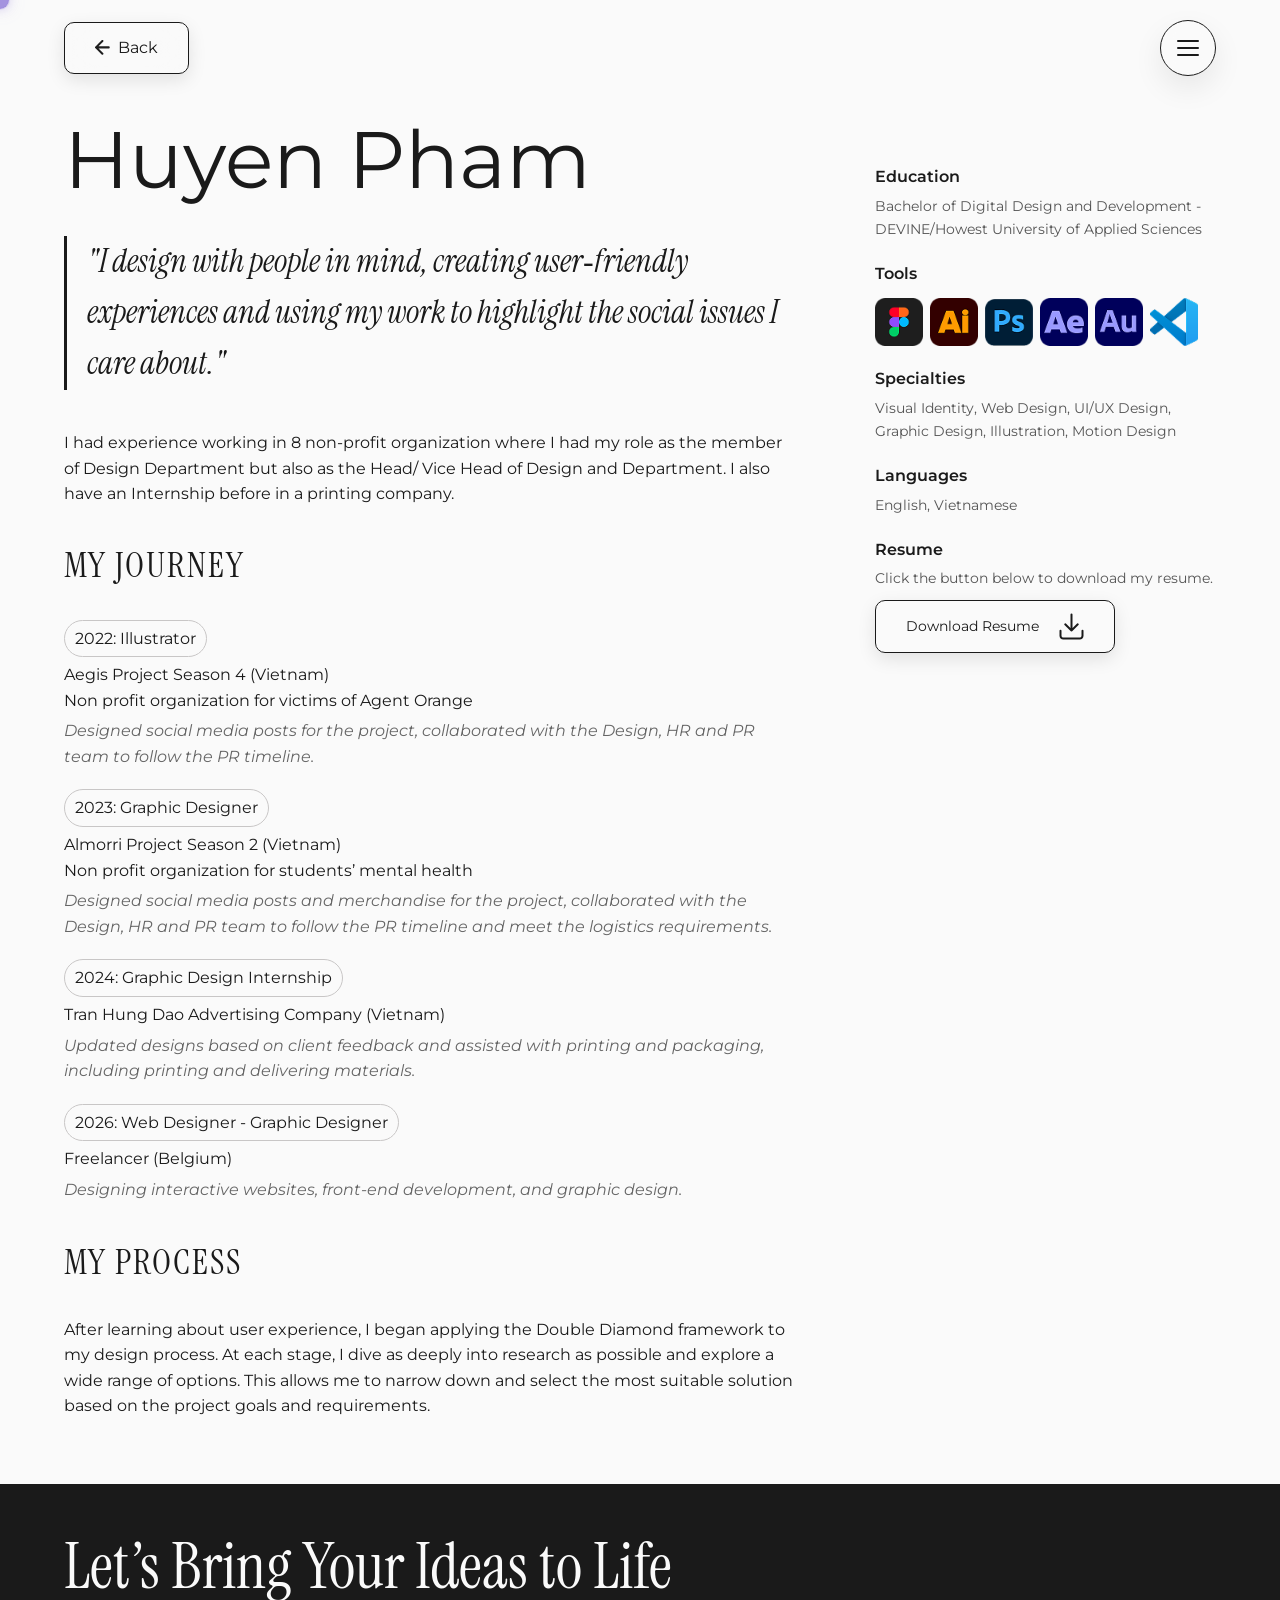
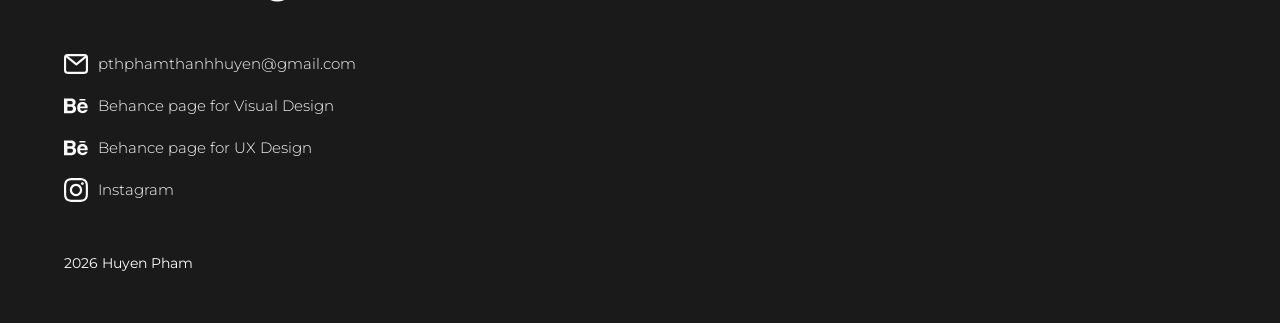
==== pages/about.html @ 0ee151d5 "deleting unecessary files and add resume and update text" ====
<!DOCTYPE html>
<html lang="en">

<head>
    <meta charset="UTF-8" />
    <meta name="viewport" content="width=device-width, initial-scale=1.0" />
    <link rel="preconnect" href="https://fonts.googleapis.com">
    <link rel="preconnect" href="https://fonts.gstatic.com" crossorigin>
    <link
        href="https://fonts.googleapis.com/css2?family=Instrument+Serif:ital@0;1&family=Montserrat:ital,wght@0,100..900;1,100..900&display=swap"
        rel="stylesheet">
    <!-- <link rel="stylesheet" href="./src/css/reset.css"> -->
    <link rel="stylesheet" href="../css/reset.css">
    <link rel="stylesheet" href="../css/style.css">
    <title>Huyen Pham</title>
</head>

<body>
    <div class="custom-cursor"></div>

    <nav class="navbar">
        <a href="../index.html#aboutme-teaser" class="btn back-to-projects">
            <div class="back">
                <svg xmlns="http://www.w3.org/2000/svg" width="15" height="15" viewBox="0 0 22 22" fill="none">
                    <path d="M20.1667 10.8333H1.5M10.8333 1.5L1.5 10.8333L10.8333 20.1667" stroke="#1E1E1E"
                        stroke-width="3" stroke-linecap="round" stroke-linejoin="round" />
                </svg>
                <p>Back</p>
            </div>
        </a>

        <ul class="nav-links">
            <li><a class="unactive" href="../index.html">Home</a></li>
            <li><a class="active" href="./about.html">About me</a></li>
            <li><a class="unactive" href="../index.html#contact">Contact</a></li>
        </ul>
    </nav>


    <main class="container">
        <div class="about-grid">

            <!-- Right: The Narrative -->
            <div class="about-text">
                <h1 class="reveal">Huyen Pham</h1>
                <div class="about-sidebar reveal mobile-only">

                    <div class="story-section">

                        <div class="skills-grid">
                            <div class="skill-item">
                                <h5>Education</h5>
                                <p>Bachelor of Digital Design and Development - DEVINE/Howest University of Applied
                                    Sciences</p>
                            </div>
                            <div class="skill-item">
                                <h5>Tools</h5>
                                <div class="software-logos">
                                    <img src="../assets/logos/figma.png" alt="Figma">
                                    <img src="../assets/logos/illustrator.png" alt="Illustrator">
                                    <img src="../assets/logos/photoshop.png" alt="Photoshop">
                                    <img src="../assets/logos/aftereffect.png" alt="After Effects">
                                    <img src="../assets/logos/audition.png" alt="Adobe XD">
                                    <img src="../assets/logos/vscode.png" alt="Visual Studio Code">
                                </div>
                            </div>
                            <div class="skill-item">
                                <h5>Specialties</h5>
                                <p>Visual Identity, Web Design, UI/UX Design, Graphic Design, Illustration, Motion
                                    Design</p>
                            </div>
                            <div class="skill-item">
                                <h5>Languages</h5>
                                <p>English, Vietnamese</p>
                            </div>
                        </div>
                    </div>
                </div>

                <div class="philosophy-tag reveal">
                    "I design with people in mind, creating user‑friendly experiences and using my work to highlight the
                    social issues I care
                    about."
                </div>

                <div class="story-section reveal">
                    <p>I had experience working in 8 non-profit organization where I had my role as the member of Design
                        Department but also as
                        the Head/ Vice Head of Design and Department. I also have an Internship before in a printing
                        company.</p>
                </div>

                <div class="story-section reveal">
                    <h3 class="reveal">My Journey</h3>
                    <div class="journey-timeline-container">
                        <div class="journey-timeline">
                            <p class="journey-timeline-year">2022: Illustrator</p>
                            <p class="journey-timeline-description">Aegis Project Season 4 (Vietnam)<br>
                                Non profit organization for victims of Agent Orange</p>
                            <p class="journey-timeline-description" style="font-style: italic; color: #666;">Designed
                                social media posts for the project, collaborated with the Design, HR and PR team to
                                follow the PR timeline.</p>
                        </div>
                        <div class="journey-timeline">
                            <p class="journey-timeline-year">2023: Graphic Designer</p>
                            <p class="journey-timeline-description">Almorri Project Season 2 (Vietnam)<br>
                                Non profit organization for students’ mental health</p>
                            <p class="journey-timeline-description" style="font-style: italic; color: #666;">Designed
                                social media posts and merchandise for the project, collaborated with the Design, HR and
                                PR team to follow the PR timeline and meet the logistics requirements.</p>
                        </div>
                        <div class="journey-timeline">
                            <p class="journey-timeline-year">2024: Graphic Design Internship</p>
                            <p class="journey-timeline-description">Tran Hung Dao Advertising Company (Vietnam)</p>
                            <p class="journey-timeline-description" style="font-style: italic; color: #666;">Updated
                                designs based on client feedback and assisted with printing and packaging, including
                                printing and delivering
                                materials.</p>
                        </div>
                        <div class="journey-timeline">
                            <p class="journey-timeline-year">2026: Web Designer - Graphic Designer</p>
                            <p class="journey-timeline-description">Freelancer (Belgium)</p>
                            <p class="journey-timeline-description" style="font-style: italic; color: #666;">Designing
                                interactive websites, front-end development, and graphic design.</p>
                        </div>
                    </div>

                </div>

                <div class="story-section reveal">
                    <h3>My Process</h3>
                    <p>After learning about user experience, I began applying the Double Diamond framework to my design
                        process. At each stage,
                        I dive as deeply into research as possible and explore a wide range of options. This allows me
                        to narrow down and select
                        the most suitable solution based on the project goals and requirements.</p>
                </div>
            </div>

            <!-- Left: Image & Skills -->
            <div class="about-sidebar reveal desktop-only">
                <div class="story-section">

                    <div class="skills-grid">
                        <div class="skill-item">
                            <h5>Education</h5>
                            <p>Bachelor of Digital Design and Development - DEVINE/Howest University of Applied Sciences
                            </p>
                        </div>
                        <div class="skill-item">
                            <h5>Tools</h5>
                            <div class="software-logos">
                                <img src="../assets/logos/figma.png" alt="Figma">
                                <img src="../assets/logos/illustrator.png" alt="Illustrator">
                                <img src="../assets/logos/photoshop.png" alt="Photoshop">
                                <img src="../assets/logos/aftereffect.png" alt="After Effects">
                                <img src="../assets/logos/audition.png" alt="Adobe XD">
                                <img src="../assets/logos/vscode.png" alt="Visual Studio Code">
                            </div>
                        </div>
                        <div class="skill-item">
                            <h5>Specialties</h5>
                            <p>Visual Identity, Web Design, UI/UX Design, Graphic Design, Illustration, Motion Design
                            </p>
                        </div>
                        <div class="skill-item">
                            <h5>Languages</h5>
                            <p>English, Vietnamese</p>
                        </div>
                        <div class="skill-item">
                            <h5>Resume</h5>
                            <p>Click the button below to download my resume.</p>
                            <div class="final-results-buttons" style="margin-top: 10px;">
                                <a class="btn final-result-button" href="../assets/RESUME-HuyenPham.pdf"
                                    download="Huyen-Pham-Resume.pdf">
                                    <div class="final-result-button-content">
                                        <p>Download Resume</p>
                                        <svg xmlns="http://www.w3.org/2000/svg" width="25" height="27"
                                            viewBox="0 0 25 27" fill="none">
                                            <path
                                                d="M1.5 17.7725L1.5 22.69C1.5 23.4353 1.78973 24.15 2.30546 24.677C2.82118 25.2039 3.52065 25.5 4.25 25.5H20.75C21.4793 25.5 22.1788 25.2039 22.6945 24.677C23.2103 24.15 23.5 23.4353 23.5 22.69V17.7725M12.5015 1.5V17.4233M6.21582 11.3391L12.5015 17.4233L18.7872 11.3391"
                                                stroke="black" stroke-width="2" stroke-linecap="round"
                                                stroke-linejoin="round" />
                                        </svg>
                                    </div>
                                </a>
                            </div>

                        </div>
                    </div>
                </div>
            </div>
        </div>
    </main>

    <footer class="site-footer">
        <div class="container footer-content">
            <h2>Let’s Bring Your Ideas to Life</h2>
            <div class="footer-links">
                <a href="mailto:pthphamthanhhuyen@gmail.com">
                    <div class="contact-icon-text">
                        <img class="contact-icon" src="../assets/logos/email.svg">
                        <p class="contact-text">pthphamthanhhuyen@gmail.com</p>
                    </div>
                </a>
                <a href="https://www.behance.net/thanhhuyenpham2">
                    <div class="contact-icon-text">
                        <img class="contact-icon" src="../assets/logos/behance.svg">
                        <p class="contact-text">Behance page for Visual Design</p>
                    </div>
                </a>
                <a href="https://www.behance.net/huyenpham45">
                    <div class="contact-icon-text">
                        <img class="contact-icon" src="../assets/logos/behance.svg">
                        <p class="contact-text">Behance page for UX Design</p>
                    </div>
                </a>
                <a href="https://www.instagram.com/bongngoive/">
                    <div class="contact-icon-text">
                        <img class="contact-icon" src="../assets/logos/instagram.svg">
                        <p class="contact-text">Instagram</p>
                    </div>
                </a>
            </div>
            <p class="footer-copy">2026 Huyen Pham</p>
        </div>
    </footer>

    <script>
        // Intersection Observer for scroll animations
        const observer = new IntersectionObserver((entries) => {
            entries.forEach(entry => {
                if (entry.isIntersecting) {
                    entry.target.classList.add('active');
                }
            });
        }, { threshold: 0.1 });

        document.querySelectorAll('.reveal').forEach(el => observer.observe(el));
    </script>
    <script src="../js/script.js"></script>
</body>

</html>
---- css/style.css ----
:root {
    --bg: #fafafa;
    --text: #1a1a1a;
    --accent: #333;
}

* {
    margin: 0;
    padding: 0;
    box-sizing: border-box;
}

body {
    font-family: 'Montserrat', sans-serif;
    background-color: var(--bg);
    color: var(--text);
    line-height: 1.6;
    overflow-x: hidden;
}

.huyenpham-aboutme {
    font-weight: 550;
    text-decoration-line: underline;
    text-decoration-color: var(--accent);
    text-decoration-thickness: 2px;
    text-decoration-style: solid;
    text-underline-offset: 7px;
}


h1 {
    line-height: 1.1;
}

h2,
h3 {
    font-family: 'Instrument Serif', serif;
    font-weight: 550;
}

h2 {
    font-size: clamp(3rem, 5vw, 70px);
    line-height: 1.1;
}

h3 {
    font-size: 25px;
    line-height: 1.1;
}

h4 {
    font-size: 18px;
}

/* HERO */
/* Ensure the hero container can hold absolute elements safely */
#hero {
    position: relative;
    width: 100%;
    overflow: hidden;
    background-color: #fafafa;
}

/* Keeps your text and buttons above the background gradients */
.hero-content {
    position: relative;
    z-index: 10;
}

/* Master style for the dynamically generated blurry radiant blobs */
.radiant-js-blob {
    position: absolute;
    border-radius: 50%;
    z-index: 1;
    filter: blur(90px);
    /* Prevents the blobs from intercepting your cursor changes */
    pointer-events: none;
    /* Tells the GPU to prepare for continuous translation transformations */
    will-change: transform;
}

.hero-title {
    width: 90%;
    display: flex;
    flex-direction: column;
    align-items: center;
    justify-content: center;
}

@media (min-width: 425px) {
    .hero-title {
        width: 70%;
        display: flex;
        flex-direction: column;
        align-items: center;
        justify-content: center;
    }
}

.title-mobile {
    display: block;
    width: 80%;
    height: 70%;
}

.title-desktop {
    display: none;
}

@media (min-width: 768px) {

    /* h2 font-size now uses clamp() above to remain flexible; removed fixed 70px override */
    .title-mobile {
        display: none;
    }

    .hero-title {
        width: 100%;
        display: flex;
        flex-direction: column;
        align-items: center;
        justify-content: center;
    }

    .title-desktop {
        display: block;
        width: 80%;
    }

    h3 {
        font-size: 35px;
        line-height: 1.1;
    }

    h4 {
        font-size: 25px;
    }
}

@media (min-width: 425px) {
    .hero-title {
        width: 70%;
        display: flex;
        flex-direction: column;
        align-items: center;
        justify-content: center;
    }
}

/* --- PAGE LOAD ENTRANCE ANIMATIONS --- */
.hero-content h1 {
    overflow: hidden;
    /* Mask to ensure the characters slide up cleanly */
}

/* Base structural setups for split words */
.interactive-title {
    display: inline-block;
    cursor: pointer;
}

.interactive-title .word-span {
    display: inline-block;
    /* overflow: hidden; */
    vertical-align: bottom;
}

.interactive-title .char-span {
    display: inline-block;
    transform: translateY(105%) rotate(5deg);
    transition: transform 0.8s cubic-bezier(0.16, 1, 0.3, 1);
    will-change: transform;
}

/* Triggers when the JS engine drops the active state */
.hero-section.loaded .char-span {
    transform: translateY(0) rotate(0deg);
}

/* Staggered entries for the call-to-action buttons */
.load-reveal-delayed {
    opacity: 0;
    transform: translateY(15px);
    transition: opacity 1s cubic-bezier(0.16, 1, 0.3, 1),
        transform 1s cubic-bezier(0.16, 1, 0.3, 1);
    transition-delay: 0.6s;
    /* Delays appearance until after title renders */
}

.hero-section.loaded .load-reveal-delayed {
    opacity: 1;
    transform: translateY(0);
}

/* Reveal transition loop for the main graphic element */
.load-reveal-image {
    opacity: 0;
    transform: scale(0.95) translateY(20px);
    transition: opacity 1.2s cubic-bezier(0.16, 1, 0.3, 1),
        transform 1.2s cubic-bezier(0.16, 1, 0.3, 1);
    transition-delay: 0.3s;
}

.hero-section.loaded .load-reveal-image {
    opacity: 1;
    transform: scale(1) translateY(0);
}


/* --- HOVER INTERACTION FOR TITLE HEADERS --- */
/* Scale up slightly and alter tracking metrics beautifully when hovered */
.interactive-title .char-span {
    transition: transform 0.6s cubic-bezier(0.16, 1, 0.3, 1),
        color 0.4s ease,
        letter-spacing 0.4s cubic-bezier(0.16, 1, 0.3, 1);
}

/* Spring letters up individually with slight layout breathing room */
.interactive-title .char-span:hover {
    color: var(--accent);
    transform: translateY(-8px) scale(1.05);
    text-shadow: 0 10px 20px rgba(0, 0, 0, 0.08);
}

.container {
    width: 90%;
    max-width: 1200px;
    margin: 0 auto;
    padding: 5% 0;
}

/* --- INERTIAL MOUSE AURA --- */
/* --- INERTIAL MOUSE AURA (WITH NATIVE CURSOR VISIBLE) --- */
@media (min-width: 768px) {
    /* REMOVED: cursor: none !important; -> Native cursor is now visible! */

    .custom-cursor {
        display: block;
        position: fixed;
        top: 0;
        left: 0;
        width: 18px;
        height: 18px;
        border: 1.5px solid rgba(155, 136, 220, 0.55);
        background-color: rgba(155, 136, 220, 0.9);
        box-shadow: 0 0 0 1px rgba(155, 136, 220, 0.2),
            0 0 10px rgba(155, 136, 220, 0.35),
            0 0 20px rgba(155, 136, 220, 0.2);
        /* Matches your dark text accent color */
        border-radius: 50%;
        pointer-events: none;
        /* Crucial so it doesn't block clicks/hovers underneath */
        z-index: 99999;
        transform: translate(-50%, -50%);
        transition: width 0.3s cubic-bezier(0.16, 1, 0.3, 1),
            height 0.3s cubic-bezier(0.16, 1, 0.3, 1),
            background-color 0.3s cubic-bezier(0.16, 1, 0.3, 1),
            border-color 0.3s cubic-bezier(0.16, 1, 0.3, 1);
        will-change: left, top;
    }

    /* Elegant expansion state when hovering over links, buttons, or project items */
    .custom-cursor.hovered {
        width: 35px;
        height: 35px;
        background-color: rgba(155, 136, 220, 0.45);
        /* Soft accent-tinted fill (purple) */
        border-color: rgba(155, 136, 220, 0.35);
        box-shadow: 0 0 0 1px rgba(155, 136, 220, 0.18),
            0 0 18px rgba(155, 136, 220, 0.35),
            0 0 32px rgba(155, 136, 220, 0.2);
        /* Subtle glow to give the cursor a colored presence */
    }
}

/* Ensure it stays hidden on mobile screens where mouse tracking doesn't exist */
@media (max-width: 767px) {
    .custom-cursor {
        display: none !important;
    }
}




/* --- STICKY NAVBAR & PROGRESS TRACKER --- */

/* Navbar adjustments to distribute items */
nav.navbar.home {
    display: flex;
    justify-content: flex-end;
    /* Pushes button to left, menu to right */
    align-items: center;
    /* Centers them vertically */
}

nav.navbar {
    display: flex;
    justify-content: space-between;
    /* Pushes button to left, menu to right */
    align-items: center;
    /* Centers them vertically */
}

/* Back button adjustments to integrate into the flow */
a.btn.back-to-projects {
    position: static;
    /* Removes the fixed positioning */
    display: inline-flex;
    align-items: center;
    margin: 0;
    top: auto;
    /* Resets previous fixed offsets */
    left: auto;

}


.navbar {
    position: fixed;
    top: 0;
    left: 0;
    width: 100%;
    display: flex;
    justify-content: flex-end;
    align-items: center;
    gap: 12px;
    padding: 20px 5%;
    background: transparent;
    backdrop-filter: none;
    z-index: 1000;
}

/* Scroll progress loader container */
.navbar::before {
    content: '';
    position: absolute;
    top: 0;
    left: 0;
    width: var(--scroll-width, 0%);
    height: 5px;
    background: #9b88dc;
    transition: width 0.1s ease-out;
    z-index: 1001;
}

.nav-links {
    display: none;
    position: fixed;
    inset: 0;
    width: 100vw;
    height: 100vh;
    min-height: 100vh;
    flex-direction: column;
    justify-content: center;
    align-items: center;
    gap: 18px;
    padding: 96px 24px 32px;
    list-style: none;
    background: rgba(250, 250, 250, 0.94);
    backdrop-filter: blur(18px);
    -webkit-backdrop-filter: blur(18px);
    z-index: 1201;
    transform: translateX(100%);
    transition: transform 0.4s cubic-bezier(0.16, 1, 0.3, 1);
}

.nav-links.is-open {
    display: flex;
    transform: translateX(0);
}

.nav-toggle {
    display: inline-flex;
    align-items: center;
    justify-content: center;
    position: relative;
    width: 56px;
    height: 56px;
    background: rgba(250, 250, 250, 0.8);
    border: 1px solid var(--text);
    border-radius: 999px;
    box-shadow: 0 12px 30px rgba(0, 0, 0, 0.08);
    backdrop-filter: blur(10px);
    -webkit-backdrop-filter: blur(10px);
    cursor: pointer;
    padding: 0;
    z-index: 1202;
    transition: background-color 0.3s ease, color 0.3s ease, transform 0.2s cubic-bezier(0.25, 1, 0.5, 1);
}

.nav-toggle span {
    position: absolute;
    left: 50%;
    width: 22px;
    height: 2px;
    background-color: #1a1a1a;
    border-radius: 2px;
    transform-origin: center center;
    transform: translateX(-50%) translateY(-50%);
    transition: transform 0.3s cubic-bezier(0.16, 1, 0.3, 1),
        opacity 0.3s cubic-bezier(0.16, 1, 0.3, 1);
}

.nav-toggle span:nth-child(1) {
    top: 50%;
    margin-top: -7px;
}

.nav-toggle span:nth-child(2) {
    top: 50%;
}

.nav-toggle span:nth-child(3) {
    top: 50%;
    margin-top: 7px;
}

.nav-toggle.is-open span:nth-child(1) {
    top: 50%;
    margin-top: 0;
    transform: translateX(-50%) translateY(-50%) rotate(45deg);
}

.nav-toggle.is-open span:nth-child(2) {
    opacity: 0;
    transform: scaleX(0);
}

.nav-toggle.is-open span:nth-child(3) {
    top: 50%;
    margin-top: 0;
    transform: translateX(-50%) translateY(-50%) rotate(-45deg);
}

.nav-toggle:focus-visible {
    outline: 2px dashed #1a1a1a;
    outline-offset: 4px;
}

.nav-toggle:hover {
    background-color: #1a1a1a;
    color: #fafafa;
    transform: translateY(-2px);
}

.nav-toggle:hover span {
    background-color: #fafafa;
}

.nav-links .active {
    text-decoration: underline;
    text-decoration-color: var(--text);
    text-decoration-thickness: 2px;
    text-underline-offset: 6px;
    text-decoration-skip-ink: auto;
    color: var(--text);
    font-size: 1.05rem;
    font-weight: 600;
    transition: 0.3s;
}

.nav-links .unactive {
    text-decoration: none;
    color: var(--text);
    font-size: 1.05rem;
    font-weight: 600;
    transition: 0.3s;
}

@media (min-width: 768px) {

    .nav-links .active,
    .nav-links .unactive {
        font-size: 2rem;
    }
}

.nav-links a:hover {
    opacity: 0.5;
}

/* --- HERO SECTION --- */


.hero-section {
    min-height: 100vh;
    display: flex;
    flex-direction: column;
    justify-content: center;
    align-items: center;
    text-align: center;
}

.hero-content {
    display: flex;
    flex-direction: column;
    align-items: center;
    justify-content: center;
    width: 100%;
    height: 100%;
    gap: 30px;
}

.hero-introduction {
    text-align: center;
    align-self: center;
    width: 50%;
}

@media (max-width: 768px) {
    .hero-content {
        display: flex;
        flex-direction: column;
        align-items: center;
        justify-content: center;
        width: 100%;
        height: 100%;
        gap: 15px;
    }

    .hero-introduction {
        width: 90%;
    }
}

.check-prjs {
    display: flex;
    flex-direction: column;
    align-items: center;
    justify-content: center;
    gap: 10px;
    width: 100%;
    max-width: 400px;
}

.btn.check-prj {
    text-decoration: none;
    color: #1a1a1a;
    border: 1px solid #1a1a1a;
    padding: 14px 24px;
    border-radius: 10px;
    display: flex;
    justify-content: center;
    transition: background-color 0.3s ease, color 0.3s ease, transform 0.2s cubic-bezier(0.25, 1, 0.5, 1);
    margin: 0;
    will-change: transform;
}

.check-prj-text-icon {
    display: flex;
    align-items: center;
    gap: 10px;
    font-family: 'Montserrat', sans-serif;
    font-size: 0.9rem;
    font-weight: 600;
    pointer-events: none;
    /* Prevents visual jitter during cursor pull */
}

.check-prj-text-icon svg {
    stroke: #1a1a1a;
    transition: transform 0.3s ease;
}

.btn.check-prj:hover {
    background-color: #1a1a1a;
    color: #fafafa;
}

.btn.check-prj:hover svg {
    stroke: #fafafa;
    transform: translateY(3px);
}

/* Initial hidden state */
.fade-in-up {
    opacity: 0;
    transform: translateY(20px);
    will-change: opacity, transform;
}

/* Animated active state */
.fade-in-up.active {
    animation: fadeInUp 0.8s ease-out forwards;
}

/* Staggering the animations so they don't all flash at once */
.title.fade-in-up.active {
    animation-delay: 0.1s;
}

.hero-introduction.fade-in-up.active {
    animation-delay: 0.3s;
}

.check-prjs.fade-in-up.active {
    animation-delay: 0.5s;
}

@keyframes fadeInUp {
    from {
        opacity: 0;
        transform: translateY(20px);
    }

    to {
        opacity: 1;
        transform: translateY(0);
    }
}

/* --- INTERACTIVE HERO IMAGE FX --- */
.hero-image {
    perspective: 1000px;
    /* Gives the container 3D structural depth */
}

.hero-image-interactive {
    position: relative;
    width: 100%;
    height: 100%;
    transform-style: preserve-3d;
    transition: transform 0.15s ease-out;
    will-change: transform;
    cursor: pointer;
}

/* Ensure the sheen element doesn't bleed past the circular profile curve */
.hero-image-interactive img {
    width: 100%;
    height: auto;
    object-fit: cover;
    border-radius: 500px;
    /* Matches your mobile boundary shape */
    display: block;
    box-shadow: 0 15px 35px rgba(0, 0, 0, 0.08);
    transition: box-shadow 0.3s ease;
}

/* Create the glossy highlight sheen layer */
.hero-image-interactive::after {
    content: '';
    position: absolute;
    inset: 0;
    border-radius: inherit;
    /* Dynamically inherits the image's rounded border radius */
    background: radial-gradient(circle 120px at var(--sheen-x, 50%) var(--sheen-y, 50%), rgba(255, 255, 255, 0.25) 0%, rgba(255, 255, 255, 0) 100%);
    mix-blend-mode: overlay;
    pointer-events: none;
    /* Allows cursor to pass through cleanly to track positions */
    opacity: 0;
    transition: opacity 0.3s ease;
}

/* Lift shadows up on hover */
.hero-image-interactive:hover img {
    box-shadow: 0 25px 50px rgba(0, 0, 0, 0.15);
}

.hero-image-interactive:hover::after {
    opacity: 1;
}

@media (min-width: 768px) {
    .hero-image-interactive img {
        border-radius: 500px;
        /* Matches your desktop boundary curves perfectly */
    }
}

.about-me-img {
    display: none;
}

@media (min-width: 680px) {
    .check-prjs {
        flex-direction: row;
        max-width: none;
        gap: 30px;
    }
}


@media (min-width: 768px) {
    .hero-section {
        min-height: 100vh;
        /* flex-direction: row;
        justify-content: space-between;
        text-align: left;
        padding: 0 10%;
        gap: 5%; */
    }

    .hero-content {
        /* align-items: flex-start; */
        flex: 1.2;
    }

    /*  .hero-image {
        flex: 0.8;
        max-width: 500px;
        display: flex;
        justify-content: center;
    }

    .hero-image img {
        width: 90%;
        border-radius: 500px;
    } */

    .check-prjs {
        flex-direction: row;
        max-width: none;
    }

    .about-me-img {
        display: block;
        width: 30%;
        height: auto;
        border-radius: 30px;
    }
}

/* --- ABOUT TEASER --- */
.about-teaser.reveal {
    display: flex;
    flex-direction: row;
    align-items: center;
    gap: 10%;
    justify-content: center;
    padding: 40px 10%;
    height: auto;
}

.experience-stack ul {
    list-style: none;
    padding: 0;
    margin: 0;
}

/* Add vertical spacing to each list item */
.experience-stack li {
    padding: 12px 0;
}

/* Add a line under every item except the last one */
.experience-stack li:not(:last-child) {
    border-bottom: 1px solid #e0e0e0;
    /* Change color & thickness as needed */
}

.journey-year {
    font-weight: 600;
}

@media (min-width: 769px) {
    .about-teaser.reveal .container {
        width: auto;
        margin: 0;
    }

    .about-teaser.reveal .container1 {
        flex: 1.1;
        display: flex;
        flex-direction: column;
        gap: 24px;
    }

    .about-teaser.reveal .container2 {
        display: flex;
        flex-direction: column;
        gap: 24px;
        flex: 0.9;
    }

    .experience-stack,
    .software-stack {
        display: flex;
        flex-direction: column;
        gap: 7px;
    }



    .about-teaser.reveal .container2 .btn.about {
        margin-top: 0;
    }
}

/* .about-teaser.reveal .container {
    width: 60%;
} */

@media (max-width: 768px) {
    .about-teaser.reveal {
        flex-direction: column;
        padding: 20px 5%;
        gap: 0%;
        height: auto;
    }

    .about-teaser.reveal .container {
        width: 100%;
    }

    .about-teaser.reveal .container1 {
        padding-bottom: 0;
    }

    .about-teaser.reveal .container2 {
        padding-top: 0;
    }

    .software-stack {
        padding-bottom: 20px;
    }
}

.field-cards {
    display: flex;
    flex-wrap: wrap;
    gap: 10px;
    margin-top: 10px;
    margin-bottom: 10px;
}

.intro-text {
    padding-top: 2%;
    padding-bottom: 2%;

}

.field-card {
    display: inline-flex;
    align-items: center;
    gap: 8px;
    padding: clamp(6px, 1.6vw, 10px) clamp(10px, 4.5vw, 30px);
    border: 1px solid #c8c6c6;
    text-decoration: none;
    color: var(--text);
    border-radius: clamp(12px, 3vw, 30px);
    font-size: clamp(0.75rem, 1.5vw, 0.875rem);
    white-space: nowrap;
}

@media (min-width: 768px) {
    /* Larger screens will respect the clamp() max values defined above; no fixed override needed */
}

.software-stack {
    margin-top: 20px;
}

.software-logos {
    display: flex;
    flex-direction: row;
    align-items: center;
    gap: 7px;
    flex-wrap: wrap;
    margin-top: 12px;
}

.software-logos img {
    width: 48px;
    height: 48px;
    object-fit: contain;
}

/* --- 3D PARALLAX PROJECT GRIDS --- */
.project-grid {
    display: grid;
    grid-template-columns: repeat(auto-fit, minmax(300px, 1fr));
    gap: 40px;
    margin-top: 40px;
    perspective: 1200px;
    /* Establishes a 3D depth system space for cards */
}

#visual-design .project-grid {
    grid-template-columns: repeat(2, minmax(0, 1fr));
}

@media (max-width: 768px) {
    #visual-design .project-grid {
        grid-template-columns: 1fr;
    }
}

.section-intro{
    margin-top: 20px;
}

.project-card {
    display: block;
    text-decoration: none;
    color: var(--text);
    transform-style: preserve-3d;
    /* Allows nested children to inherit 3D space planes */
    transition: transform 0.15s ease-out;
    will-change: transform;
}

.thumb-container {
    position: relative;
    width: 100%;
    aspect-ratio: 4/3;
    overflow: hidden;
    border-radius: 30px;
    margin-bottom: 15px;
    background: var(--bg);
    transform-style: preserve-3d;
    transition: box-shadow 0.35s ease, transform 0.35s cubic-bezier(0.16, 1, 0.3, 1);
    box-shadow: 0 10px 20px rgba(0, 0, 0, 0.04);
}

.thumb-container::after {
    content: '';
    position: absolute;
    inset: 0;
    background: rgba(0, 0, 0, 0);
    transition: background 0.35s ease;
    z-index: 1;
}

.thumb-overlay {
    position: absolute;
    inset: 0;
    display: flex;
    gap: 10px;
    align-items: center;
    justify-content: center;
    color: var(--bg);
    font-size: 0.95rem;
    font-weight: 600;
    letter-spacing: 0.04em;
    text-transform: uppercase;
    opacity: 0;
    z-index: 2;
    transition: opacity 0.35s ease, transform 0.35s cubic-bezier(0.16, 1, 0.3, 1);
    transform: translateZ(10px) scale(0.9);
    /* Pushes layout off the baseline flat plane */
}

.thumb-overlay-text {
    font-size: 30px;
}

/* Hover States Orchestration */
.project-card:hover .thumb-container {
    box-shadow: 0 25px 50px rgba(0, 0, 0, 0.15);
}

.project-card:hover .thumb-container::after {
    background: rgba(0, 0, 0, 0.6);
}

.project-card:hover .thumb-overlay {
    opacity: 1;
    transform: translateZ(30px) scale(1);
    /* Pushes layer forward towards user view */
}

.project-card:hover .thumb {
    transform: scale(1.05);
}

.thumb {
    width: 100%;
    height: 100%;
    display: block;
    object-fit: cover;
    background: var(--bg);
    transition: transform 0.4s cubic-bezier(0.16, 1, 0.3, 1);
}

/* --- BUTTON LAYOUT ELEMENTS --- */
.btn {
    display: inline-block;
    width: fit-content;
    padding: 12px 30px;
    border: 1px solid var(--text);
    text-decoration: none;
    color: var(--text);
    margin-top: 20px;
    transition: background-color 0.3s ease, color 0.3s ease, box-shadow 0.3s ease, transform 0.2s cubic-bezier(0.25, 1, 0.5, 1);
    box-shadow: 0 6px 18px rgba(0, 0, 0, 0.1);
    border-radius: 10px;
    will-change: transform;
}

.btn:hover {
    background: var(--text);
    color: var(--bg);
    box-shadow: 0 12px 30px rgba(0, 0, 0, 0.25);
}

.check-prj svg path {
    stroke: var(--text);
}

.check-prj:hover svg path {
    stroke: var(--bg);
}

.final-result-button svg path {
    stroke: var(--text);
}

.final-result-button:hover svg path {
    stroke: var(--bg);
}

/* --- PUBLISHED DESIGNS SECTION --- */
.published-section {
    position: relative;
}

.published-list {
    list-style: none;
    margin-top: 40px;
    border-top: 1px solid rgba(0, 0, 0, 0.1);
}

.published-item a {
    display: flex;
    flex-direction: column;
    padding: 30px 20px;
    border-bottom: 1px solid rgba(0, 0, 0, 0.1);
    cursor: pointer;
    transition: background-color 0.3s ease, padding-left 0.4s cubic-bezier(0.16, 1, 0.3, 1);
}

.project-category {
    font-size: 0.85rem;
    text-transform: uppercase;
    letter-spacing: 1px;
    color: #666;
}

.project-name {
    font-family: 'Instrument Serif', serif;
    font-size: 2.2rem;
    color: #1a1a1a;
}

.project-year {
    display: none;
}

@media screen and (min-width: 768px) {
    .published-item a {
        display: grid;
        grid-template-columns: 1fr 2fr 1fr;
        padding: 30px 20px;
        border-bottom: 1px solid rgba(0, 0, 0, 0.1);
        cursor: pointer;
        align-items: center;
    }

    .project-year {
        display: inline;
        font-size: 0.9rem;
        text-align: right;
        color: #888;
    }
}

.published-item a:hover {
    background-color: rgba(0, 0, 0, 0.02);
    padding-left: 35px;
}

/* Cursor Context Hover Box */
.hover-preview {
    position: fixed;
    top: 0;
    left: 0;
    width: 300px;
    height: 300px;
    pointer-events: none;
    opacity: 0;
    transform: translate(-50%, -50%) scale(0.8);
    z-index: 9999;
    border-radius: 6px;
    overflow: hidden;
    box-shadow: 0 30px 60px rgba(0, 0, 0, 0.15);
    transition: opacity 0.4s cubic-bezier(0.16, 1, 0.3, 1),
        transform 0.4s cubic-bezier(0.16, 1, 0.3, 1);
}

.hover-preview img {
    width: 100%;
    height: 100%;
    object-fit: cover;
}

.hover-preview.visible {
    opacity: 1;
    transform: translate(-50%, -50%) scale(1);
}

/* --- ASYNCHRONOUS ENGINE REVEAL EFFECTS --- */
.reveal {
    opacity: 0;
    transform: translateY(40px) rotateX(4deg);
    /* Beautiful editorial curve tilt */
    transform-origin: bottom center;
    transition: opacity 0.8s cubic-bezier(0.16, 1, 0.3, 1),
        transform 0.8s cubic-bezier(0.16, 1, 0.3, 1);
    will-change: transform, opacity;
}

.reveal.active {
    opacity: 1;
    transform: translateY(0) rotateX(0deg);
}

/* --- FOOTER LAYOUT --- */
.site-footer {
    border-top: 1px solid var(--bg);
    background: var(--text);
}

.site-footer .container {
    padding: 48px 0;
}

.footer-content {
    display: flex;
    flex-direction: column;
    gap: 50px;
}

.footer-content h2 {
    line-height: 1.1;
    color: var(--bg);
}

.footer-links {
    display: flex;
    flex-flow: column;
    gap: 18px;
}

.footer-links a {
    color: var(--bg);
    text-decoration: none;
    font-weight: 600;
}

.footer-links a:hover {
    opacity: 0.65;
}

.footer-copy {
    font-size: 0.9rem;
    color: var(--bg);
}

.contact-icon-text {
    display: flex;
    flex-flow: row;
    gap: 10px;
}

.contact-icon {
    width: 24px;
    height: 24px;
}

.contact-text {
    font-weight: 300;
    font-size: 15px;
}

/* --- CASE STUDY SUBPAGES LAYOUT --- */
.back-to-projects {
    position: fixed;
    top: 88px;
    left: 5%;
    z-index: 1001;
    margin: 0;
    background: rgba(250, 250, 250, 0.7);
    backdrop-filter: blur(18px);
    -webkit-backdrop-filter: blur(18px);

}

.back {
    display: flex;
    flex-flow: row;
    align-items: center;
    gap: 8px;
    justify-content: center;
}

.back p {
    margin: 0;
    color: var(--text);
    transition: color 0.2s ease;
}

.back svg path {
    transition: stroke 0.2s ease;
}

.back-to-projects:hover .back p {
    color: var(--bg);
}

.back-to-projects:hover .back svg path {
    stroke: var(--bg);
}

.process-card {
    display: flex;
    flex-direction: column;
    gap: 12px;
}

.process-grid {
    display: flex;
    flex-direction: column;
    gap: 12px;
}

.process-grid .process-card .main-text {
    margin-top: 20px;
    margin-bottom: 15px;
}

.project-hero {
    display: grid;
    grid-template-rows: 50vh 40vh;
    align-items: center;
    background: #f2f2f2;
    padding: 0;
    z-index: 0;
    height: 90vh;
}

.hero-meta h1 {
    text-align: center;
}

@media (min-width: 375px) {
    .project-hero {
        grid-template-rows: 50vh 40vh;
        height: 90vh;
    }

    .hero-mockup img {
        width: 70%;
        padding-top: 30px;
    }

    .hero-meta {
        grid-row: 2/3;
        display: flex;
        flex-direction: column;
        align-items: center;
        gap: 15px;
        margin-top: -15px;
    }
}

.hero-mockup {
    grid-row: 1/2;
    width: 100%;
    display: flex;
    justify-content: center;
    align-items: center;
}

.hero-mockup img {
    width: 100%;
    height: auto;
    display: block;
}

@media (min-width: 425px) {
    .project-hero {
        grid-template-rows: 50vh 40vh;
        height: 90vh;
    }

    .hero-mockup img {
        width: 70%;
        padding-top: 30px;
    }

    .hero-meta {
        grid-row: 2/3;
        display: flex;
        flex-direction: column;
        align-items: center;
        gap: 15px;
        margin-top: -15px;
    }
}

.hero-meta {
    grid-row: 2/3;
    display: flex;
    flex-direction: column;
    align-items: center;
    gap: 15px;
}

.hero-meta h1 {
    font-size: 50px;
    font-family: 'Instrument Serif', serif;
    margin: -10px 0;
}

.hero-meta-year {
    font-size: 1.1rem;
    color: #666;
    text-transform: uppercase;
    letter-spacing: 2px;
}

.hero-meta-detail {
    display: flex;
    flex-direction: column;
    align-items: center;
    gap: 15px;
}

.hero-meta-cateprj {
    display: flex;
    flex-flow: row;
    justify-content: center;
    align-items: center;
    gap: 10px;
    padding: 10px 20px;
    width: fit-content;
    border: 1px solid #c8c6c6;
    border-radius: 30px;
}

.project-overview {
    display: flex;
    flex-flow: column;
    gap: 20px;
    padding: 5%;
}

.process-text {
    width: 90vw;
}

.briefing,
.final-results {
    padding-top: 7%;
    padding-bottom: 0;
}

.process-section .final-results+.final-results {
    margin-top: 48px;
}

.process-section>.final-results:last-of-type {
    margin-bottom: 35px;
}

.briefing h2,
.final-results h2 {
    padding-bottom: 5%;
}

.role-box {
    width: 100%;
}

.purpose-box {
    width: 100%;
}

.role-box h4,
.purpose-box h4 {
    text-transform: uppercase;
    letter-spacing: 1px;
    color: #888;
    line-height: 1.1;
    margin-bottom: 10px;
}

.gallery-section {
    display: flex;
    flex-direction: column;
    gap: 24px;
}

.gallery-img {
    width: 100%;
    display: block;
    border-radius: 4px;
}

.image-container-socialmedia {
    display: flex;
    flex-direction: column;
    gap: 12px;
}

.hero-meta-catedes {
    text-align: center;
}

@media (min-width: 768px) {
    .image-container-socialmedia {
        display: grid;
        grid-template-columns: repeat(auto-fit, minmax(220px, 1fr));
        gap: 12px;
        margin-top: 12px;
        width: 100%;
    }

    .hero-meta-catedes {
        text-align: left;
    }
}

.image-container-socialmedia .gallery-img {
    height: auto;
    width: 100%;
}

.final-results-buttons {
    display: flex;
    flex-direction: column;
    gap: 20px;
}

.final-result-button {
    width: fit-content;
    margin-top: 0;
}

h4 {
    font-weight: 500;
}

.final-result-button-content {
    display: flex;
    gap: 20px;
    align-items: center;
}

@media (min-width: 680px) {
    .project-hero {
        display: flex;
        flex-direction: row;
        align-items: center;
        gap: 0%;
        min-height: 70vh;
        background: #f2f2f2;
        padding: 5% 0;
        z-index: 0;
        height: 70vh;
    }

    .hero-mockup {
        width: 50%;
        display: flex;
        justify-content: flex-end;
        align-items: center;
    }

    .hero-mockup img {
        width: auto;
        max-width: 80%;
    }

    .hero-meta {
        display: flex;
        flex-direction: column;
        align-items: flex-start;
    }

    .hero-meta h1 {
        font-size: 80px;
        font-family: 'Instrument Serif', serif;
        margin: -10px 0;
        text-align: left;
    }

    .hero-meta-detail {
        display: flex;
        flex-direction: column;
        align-items: flex-start;
        gap: 20px;
    }

    .project-overview {
        display: flex;
        flex-flow: row;
        gap: 60px;
        padding: 5%;
    }

    .final-results-buttons {
        display: flex;
        flex-direction: row;
        gap: 20px;
    }

    .process-text {
        width: 65vw;
    }

    .role-box {
        width: 40%;
    }

    .briefing,
    .final-results {
        padding-top: 5%;
        padding-bottom: 0;
    }
}

@media (min-width: 1024px) {
    .project-overview {
        display: flex;
        flex-flow: row;
        gap: 60px;
        padding: 5% 10% 0;
    }
}

.published-link {
    display: block;
    color: inherit;
    text-decoration: none;
    padding: 8px 0;
}

/* --- ABOUT PAGE SPECIFIC OVERRIDES --- */
.about-grid {
    display: grid;
    grid-template-columns: 1.5fr 0.7fr;
    gap: 80px;
    align-items: start;
    padding-top: 60px;
}

.journey-timeline-container {
    display: flex;
    flex-direction: column;
    gap: 20px;
}

.journey-timeline {
    display: flex;
    flex-direction: column;
    gap: 5px;
}

.journey-timeline-year {
    display: inline-block;
    width: fit-content;
    padding: 5px 10px;
    border: 1px solid #c8c6c6;
    border-radius: 30px;

}

.about-image img {
    width: 100%;
    filter: grayscale(20%);
    border-radius: 4px;
}

.about-text h1 {
    font-size: 5rem;
    line-height: 0.9;
    margin-bottom: 30px;
}

.philosophy-tag {
    font-style: italic;
    font-family: 'Instrument Serif', serif;
    font-size: 2rem;
    border-left: 3px solid #1a1a1a;
    padding-left: 20px;
    margin: 40px 0;
}

.mobile-only {
    display: block;
    margin-bottom: 60px;
}

.desktop-only {
    display: none;
}

@media (min-width: 768px) {
    .mobile-only {
        display: none;
    }

    .desktop-only {
        display: block;
    }
}

.story-section {
    display: flex;
    flex-direction: column;
    gap: 20px;
    margin-top: 40px;
}

.story-section h3 {
    margin-bottom: 15px;
    text-transform: uppercase;
    letter-spacing: 2px;
}

.skills-grid {
    display: flex;
    flex-direction: column;
    gap: 20px;
}

.skill-item h5 {
    font-weight: 600;
    margin-bottom: 5px;
}

.skill-item p {
    font-size: 0.9rem;
    color: #555;
}

.final-result-button-content p {
    color: inherit;
}

.cta-box {
    background: #1a1a1a;
    color: #fff;
    padding: 80px 10%;
    text-align: center;
    margin-top: 100px;
}

.cta-box h2 {
    font-size: 3rem;
    margin-bottom: 20px;
}

.cta-box a {
    color: #fff;
    text-decoration: underline;
    font-weight: 600;
}

/* --- TABLET AND SMARTPHONE STRUCTURAL BREAKER --- */
@media (max-width: 768px) {
    .navbar {
        justify-content: flex-end;
        align-items: center;
        padding: 14px 5%;
    }

    .navbar::before {
        display: none;
        /* Disables scroll meter line on viewports with mobile slideouts */
    }

    .nav-links {
        padding: 88px 24px 32px;
    }

    .nav-links li {
        width: auto;
    }

    .nav-links a {
        display: block;
        padding: 12px 10px;
        width: 100%;
        text-align: center;
    }

    .nav-links .active,
    .nav-links .unactive {
        font-size: 1.2rem;
    }

    body.nav-open {
        overflow: hidden;
    }

    .about-grid {
        grid-template-columns: 1fr;
        gap: 40px;
    }

    .about-text h1 {
        font-size: 3.5rem;
    }

    /* Disable spatial math tracking transformations on small form factors */
    .project-card,
    .btn,
    .btn.check-prj {
        transform: none !important;
    }
}

/* ---------------------------------------My roots */
.main-visual {
    display: flex;
    justify-content: space-between;
    align-items: center;
    gap: 15%;
}

.myroots-1,
.myroots-3,
.myroots-2,
.myroots-4 {
    flex-direction: column;
}



@media (min-width: 767px) {

    .myroots-1,
    .myroots-3 {
        flex-direction: row;
    }

    .myroots-2,
    .myroots-4 {
        flex-direction: row-reverse;
    }
}

.main-img {
    width: 40%;
    height: auto;
}

@media (max-width: 767px) {
    .main-img {
        width: 100%;
        max-width: 100%;
    }

    .main-visual {
        gap: 32px;
        align-items: flex-start;
    }
}

.process-visual {
    display: none;
    /* display: flex;
    flex-direction: row;
    align-items: flex-start; /* FIX 1: Prevents flexbox from stretching image heights to match */
    /* width: 100%;
    margin-top: 3%;
    justify-content: space-between; */
}

/* Style for images inside the scrollable modal */
.lightbox-content .process-popup-img {
    flex: 1 1 0;
    width: 100%;
    max-width: none;
    height: auto;
    border-radius: 8px;
    margin: 0;
    object-fit: contain;
}

/* Optional wrapper styling for process steps */
.lightbox-content .process-step {
    display: flex;
    flex-direction: column;
    gap: 20px;
    align-items: center;
    margin-bottom: 25px;
    border-bottom: 1px solid #eee;
    padding-bottom: 15px;
    text-align: center;
}

.lightbox-content .process-step h3 {
    margin: 0;
}

.lightbox-content .process-step p {
    margin: 0;
}

.lightbox-content .process-step-images-a {
    display: flex;
    flex-direction: row;
    gap: 18px;
    width: 100%;
}

.lightbox-content .process-step-images-b {
    display: flex;
    flex-direction: column;
    gap: 18px;
    width: 100%;
}

.lightbox-content .process-step-images-a .process-popup-img {
    min-width: 0;
    width: 100%;
}

.lightbox-panel,
.lightbox-content {
    text-align: center;
}

.lightbox-content .process-modal-body {
    display: flex;
    flex-direction: column;
    align-items: center;
    gap: 30px;
}

/* .lightbox-content .process-modal-body > * + * {
    margin-top: 24px;
} */

@media (max-width: 767px) {
    .lightbox-content .process-step {
        align-items: stretch;
    }

    .lightbox-content .process-step-images-a {
        flex-direction: column;
    }

    .lightbox-content .process-step p,
    .lightbox-content .process-popup-img {
        max-width: 100%;
        width: 100%;
    }

    .lightbox-content .process-step-images-a .process-popup-img {
        width: 100%;
    }
}

.lightbox-overlay {
    position: fixed;
    inset: 0;
    display: none;
    align-items: center;
    justify-content: center;
    padding: 24px;
    background: rgba(18, 18, 18, 0.72);
    backdrop-filter: blur(10px);
    z-index: 10000;
}

.lightbox-overlay.is-open {
    display: flex;
}

.lightbox-panel {
    position: relative;
    width: min(1120px, calc(100vw - 48px));
    max-width: 1120px;
    max-height: min(82vh, 900px);
    overflow: auto;
    background: #fafafa;
    color: #1a1a1a;
    border-radius: 24px;
    padding: 32px 28px;
    box-shadow: 0 30px 80px rgba(0, 0, 0, 0.28);
}

.lightbox-close {
    position: sticky;
    top: 0;
    margin-left: auto;
    display: block;
    width: 40px;
    height: 40px;
    border: 0;
    border-radius: 999px;
    background: #1a1a1a;
    color: #fafafa;
    font-size: 24px;
    line-height: 1;
    cursor: pointer;
}

.lightbox-content {
    margin-top: 18px;
}

body.lightbox-open {
    overflow: hidden;
}
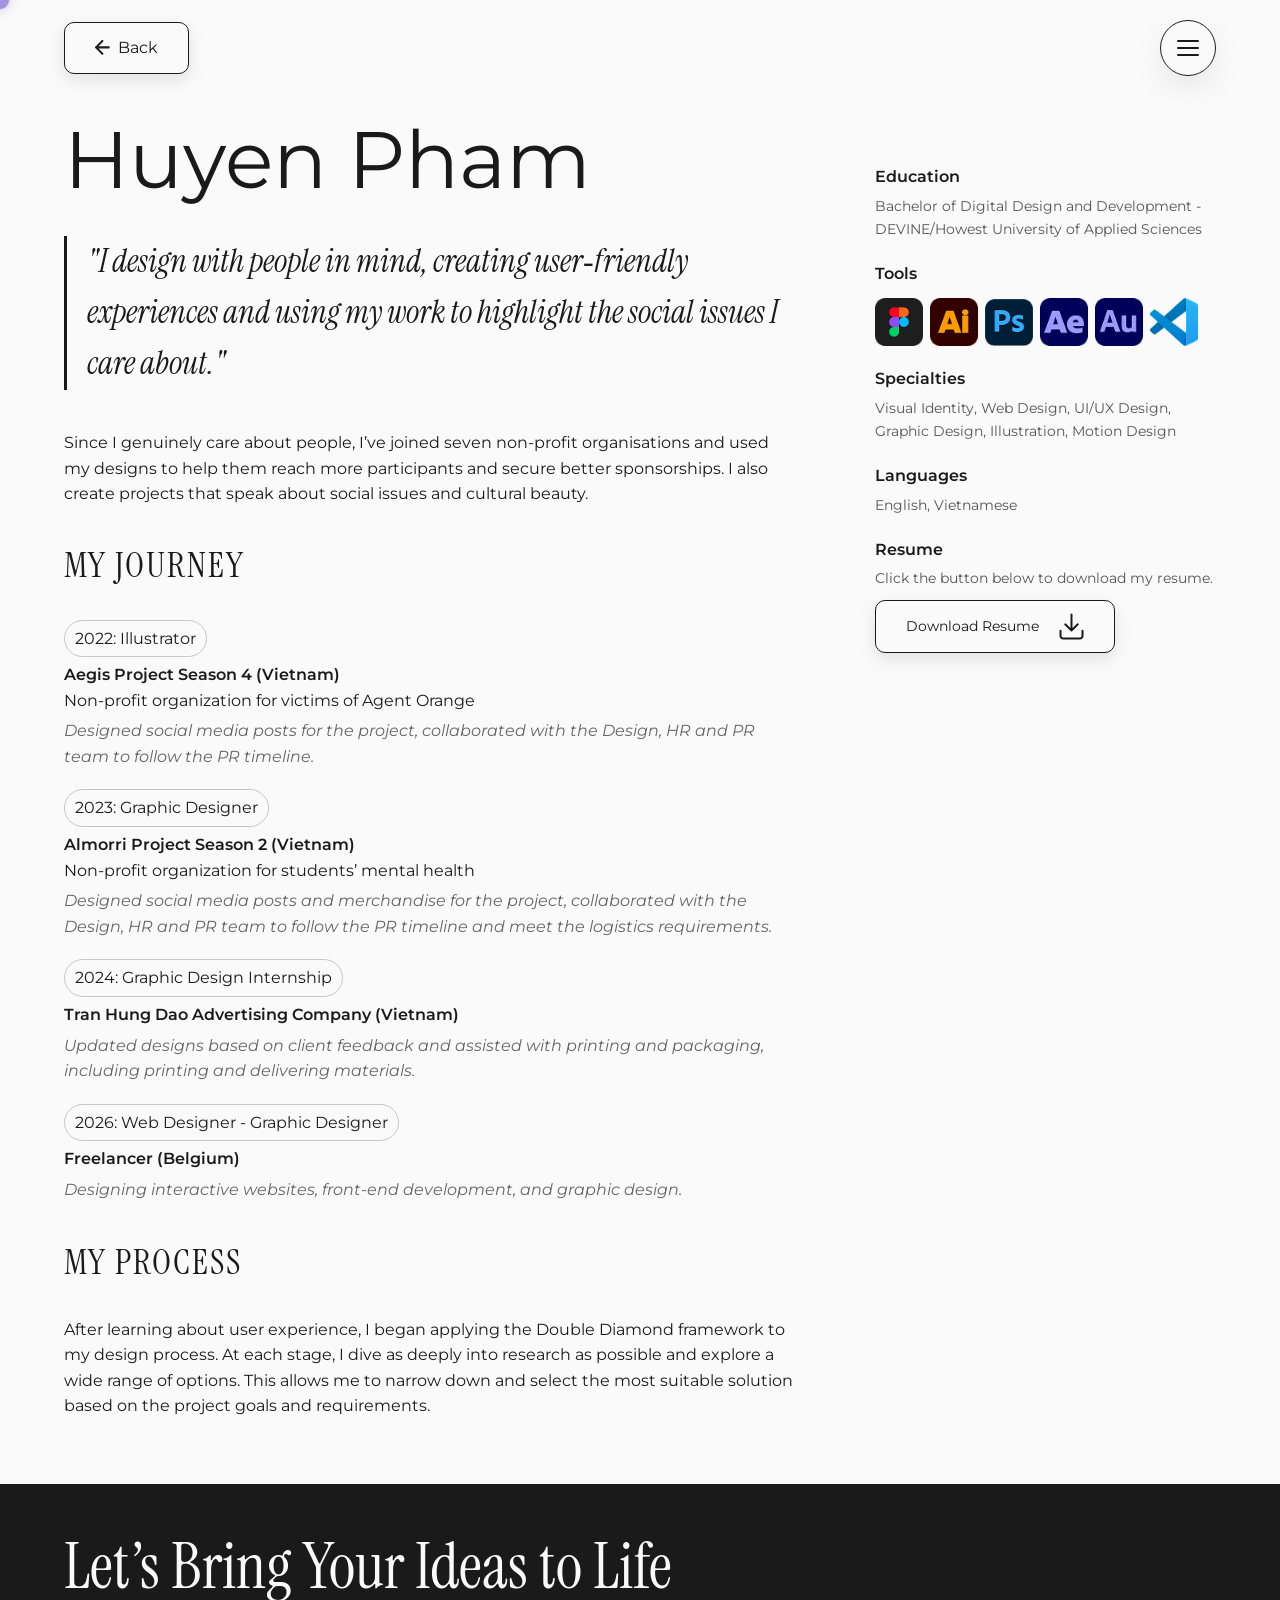
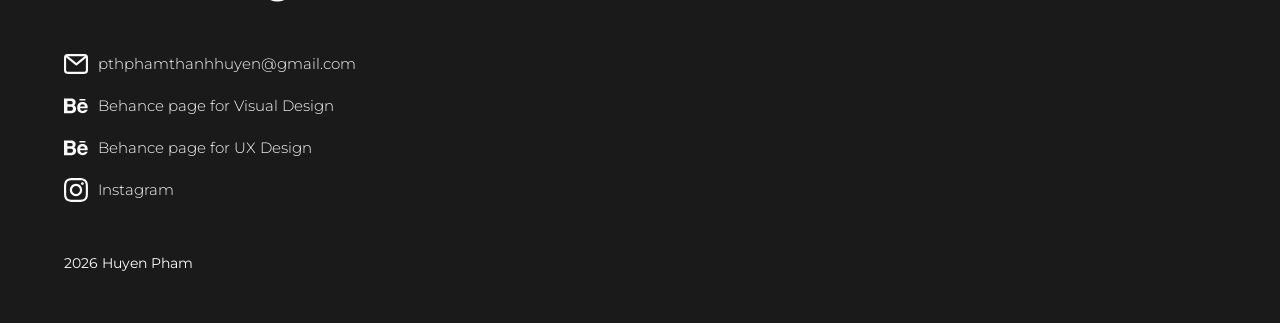
==== commit 3aba8aba: "fix hero again and also about me" ====
--- a/pages/about.html
+++ b/pages/about.html
@@ -84,10 +84,9 @@
                 </div>
 
                 <div class="story-section reveal">
-                    <p>I had experience working in 8 non-profit organization where I had my role as the member of Design
-                        Department but also as
-                        the Head/ Vice Head of Design and Department. I also have an Internship before in a printing
-                        company.</p>
+                    <p>Since I genuinely care about people, I’ve joined seven non-profit organisations and used my designs to help them reach
+                    more participants and secure better sponsorships. I also create projects
+                    that speak about social issues and cultural beauty.</p>
                 </div>
 
                 <div class="story-section reveal">
@@ -95,23 +94,23 @@
                     <div class="journey-timeline-container">
                         <div class="journey-timeline">
                             <p class="journey-timeline-year">2022: Illustrator</p>
-                            <p class="journey-timeline-description">Aegis Project Season 4 (Vietnam)<br>
-                                Non profit organization for victims of Agent Orange</p>
+                            <p class="journey-timeline-description"> <span style="font-weight: 600;">Aegis Project Season 4 (Vietnam)</span><br>
+                                Non-profit organization for victims of Agent Orange</p>
                             <p class="journey-timeline-description" style="font-style: italic; color: #666;">Designed
                                 social media posts for the project, collaborated with the Design, HR and PR team to
                                 follow the PR timeline.</p>
                         </div>
                         <div class="journey-timeline">
                             <p class="journey-timeline-year">2023: Graphic Designer</p>
-                            <p class="journey-timeline-description">Almorri Project Season 2 (Vietnam)<br>
-                                Non profit organization for students’ mental health</p>
+                            <p class="journey-timeline-description"> <span style="font-weight: 600;">Almorri Project Season 2 (Vietnam)</span><br>
+                                Non-profit organization for students’ mental health</p>
                             <p class="journey-timeline-description" style="font-style: italic; color: #666;">Designed
                                 social media posts and merchandise for the project, collaborated with the Design, HR and
                                 PR team to follow the PR timeline and meet the logistics requirements.</p>
                         </div>
                         <div class="journey-timeline">
                             <p class="journey-timeline-year">2024: Graphic Design Internship</p>
-                            <p class="journey-timeline-description">Tran Hung Dao Advertising Company (Vietnam)</p>
+                            <p class="journey-timeline-description" style="font-weight: 600;">Tran Hung Dao Advertising Company (Vietnam)</p>
                             <p class="journey-timeline-description" style="font-style: italic; color: #666;">Updated
                                 designs based on client feedback and assisted with printing and packaging, including
                                 printing and delivering
@@ -119,7 +118,7 @@
                         </div>
                         <div class="journey-timeline">
                             <p class="journey-timeline-year">2026: Web Designer - Graphic Designer</p>
-                            <p class="journey-timeline-description">Freelancer (Belgium)</p>
+                            <p class="journey-timeline-description" style="font-weight: 600;">Freelancer (Belgium)</p>
                             <p class="journey-timeline-description" style="font-style: italic; color: #666;">Designing
                                 interactive websites, front-end development, and graphic design.</p>
                         </div>
--- a/css/style.css
+++ b/css/style.css
@@ -20,8 +20,9 @@
 
 .huyenpham-aboutme {
     font-weight: 550;
+    font-style: italic;
     text-decoration-line: underline;
-    text-decoration-color: var(--accent);
+    text-decoration-color: #dad4f2;
     text-decoration-thickness: 2px;
     text-decoration-style: solid;
     text-underline-offset: 7px;
@@ -81,10 +82,54 @@
 
 .hero-title {
     width: 90%;
-    display: flex;
-    flex-direction: column;
-    align-items: center;
-    justify-content: center;
+    height: fit-content;
+    display: flex;
+    flex-direction: column;
+    align-items: flex-start;
+    justify-content: flex-start;
+}
+
+.title-mobile {
+    display: block;
+    width: 100%;
+    height: auto;
+}
+
+.title-desktop {
+    display: none;
+}
+
+@media (min-width: 768px) {
+
+    /* h2 font-size now uses clamp() above to remain flexible; removed fixed 70px override */
+    .title-mobile {
+        display: none;
+    }
+
+    .hero-title {
+        width: 100%;
+        display: flex;
+        flex-direction: column;
+        align-items: flex-start;
+        justify-content: flex-start;
+    }
+
+    .title-desktop {
+        display: block;
+        width: 100%;
+        height: auto;
+        margin-left: -15px;
+        /* margin-bottom: -20px; */
+    }
+
+    h3 {
+        font-size: 35px;
+        line-height: 1.1;
+    }
+
+    h4 {
+        font-size: 25px;
+    }
 }
 
 @media (min-width: 425px) {
@@ -92,57 +137,7 @@
         width: 70%;
         display: flex;
         flex-direction: column;
-        align-items: center;
-        justify-content: center;
-    }
-}
-
-.title-mobile {
-    display: block;
-    width: 80%;
-    height: 70%;
-}
-
-.title-desktop {
-    display: none;
-}
-
-@media (min-width: 768px) {
-
-    /* h2 font-size now uses clamp() above to remain flexible; removed fixed 70px override */
-    .title-mobile {
-        display: none;
-    }
-
-    .hero-title {
-        width: 100%;
-        display: flex;
-        flex-direction: column;
-        align-items: center;
-        justify-content: center;
-    }
-
-    .title-desktop {
-        display: block;
-        width: 80%;
-    }
-
-    h3 {
-        font-size: 35px;
-        line-height: 1.1;
-    }
-
-    h4 {
-        font-size: 25px;
-    }
-}
-
-@media (min-width: 425px) {
-    .hero-title {
-        width: 70%;
-        display: flex;
-        flex-direction: column;
-        align-items: center;
+        align-items: flex-start;
         justify-content: center;
     }
 }
@@ -495,26 +490,26 @@
 .hero-content {
     display: flex;
     flex-direction: column;
-    align-items: center;
+    align-items:flex-start;
     justify-content: center;
-    width: 100%;
+    width: 80%;
     height: 100%;
     gap: 30px;
 }
 
 .hero-introduction {
-    text-align: center;
-    align-self: center;
-    width: 50%;
+    /* text-align: center; */
+    /* align-self: center; */
+    width: 80%;
 }
 
 @media (max-width: 768px) {
     .hero-content {
         display: flex;
         flex-direction: column;
-        align-items: center;
+        align-items: flex-start;
         justify-content: center;
-        width: 100%;
+        width: 80%;
         height: 100%;
         gap: 15px;
     }
@@ -527,8 +522,8 @@
 .check-prjs {
     display: flex;
     flex-direction: column;
-    align-items: center;
-    justify-content: center;
+    align-items: flex-start;
+    justify-content: flex-start;
     gap: 10px;
     width: 100%;
     max-width: 400px;
@@ -553,7 +548,6 @@
     gap: 10px;
     font-family: 'Montserrat', sans-serif;
     font-size: 0.9rem;
-    font-weight: 600;
     pointer-events: none;
     /* Prevents visual jitter during cursor pull */
 }
@@ -827,7 +821,6 @@
 
 .intro-text {
     padding-top: 2%;
-    padding-bottom: 2%;
 
 }
 
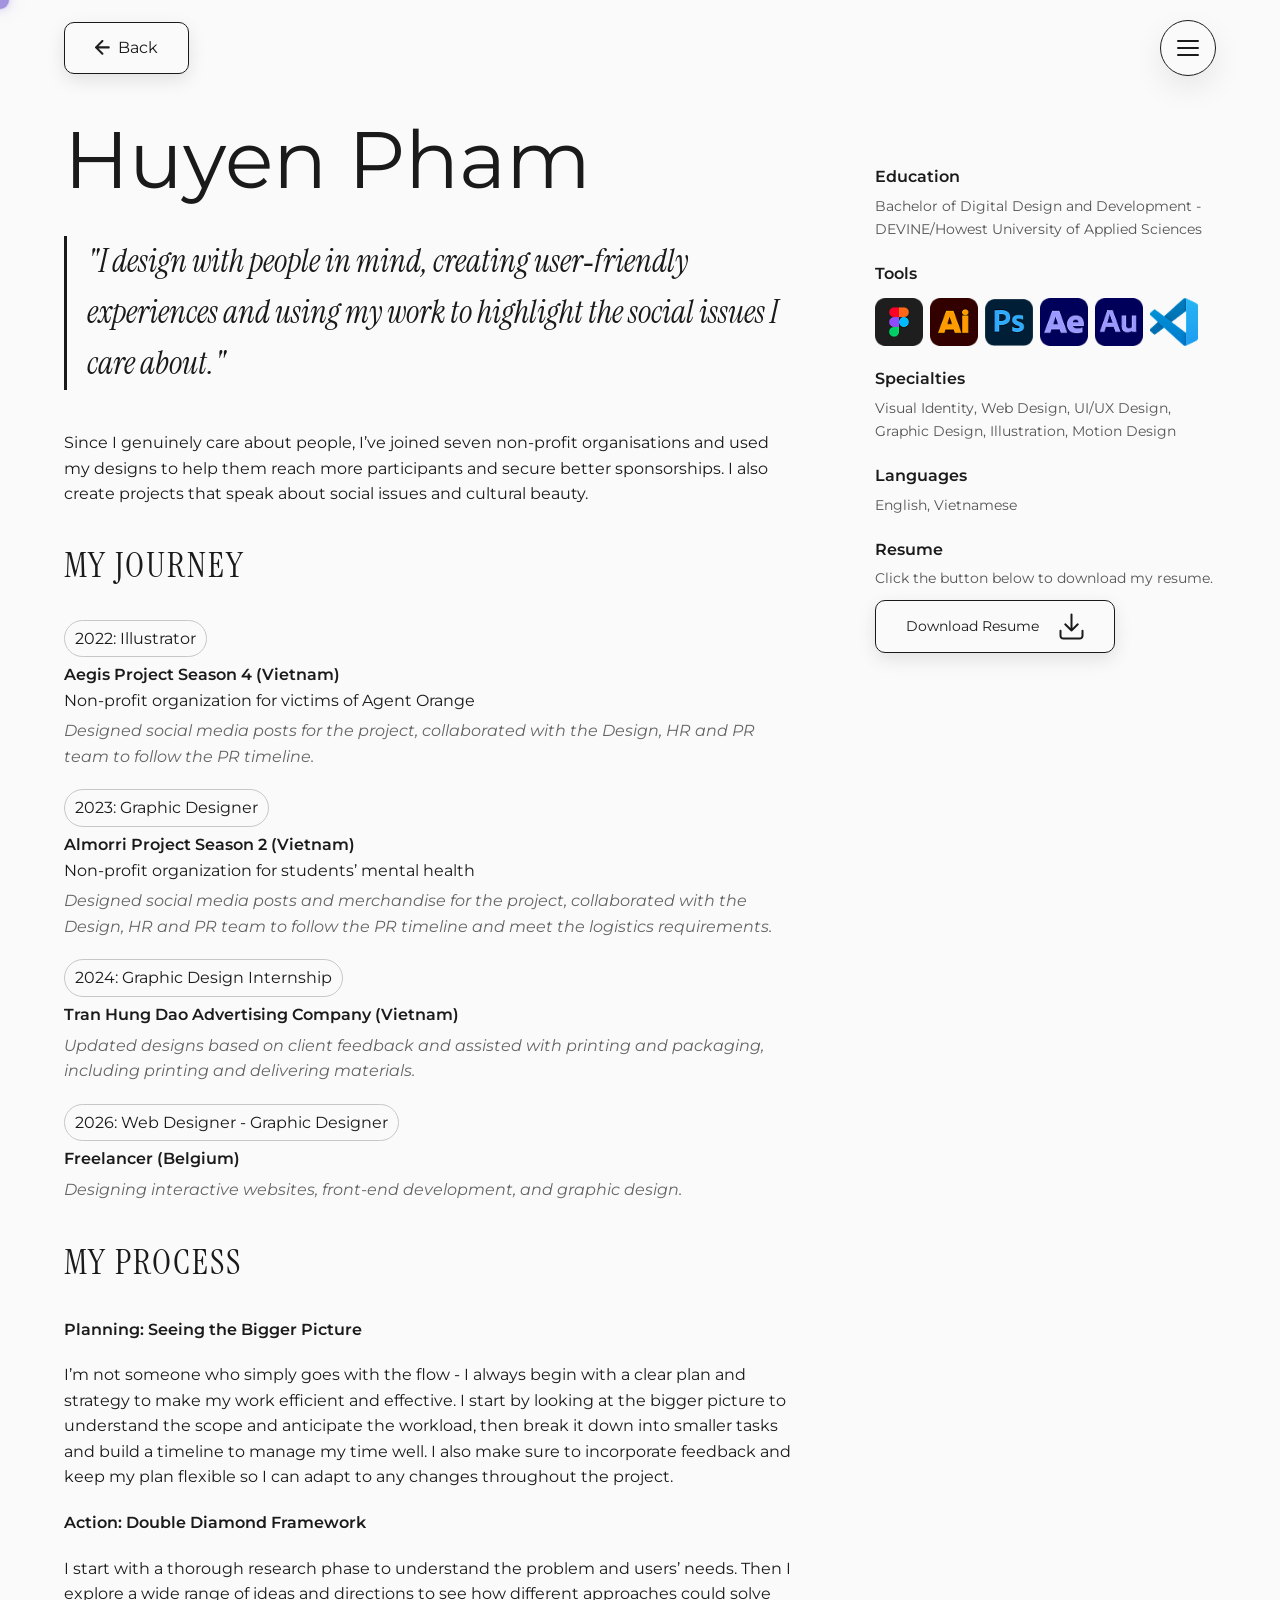
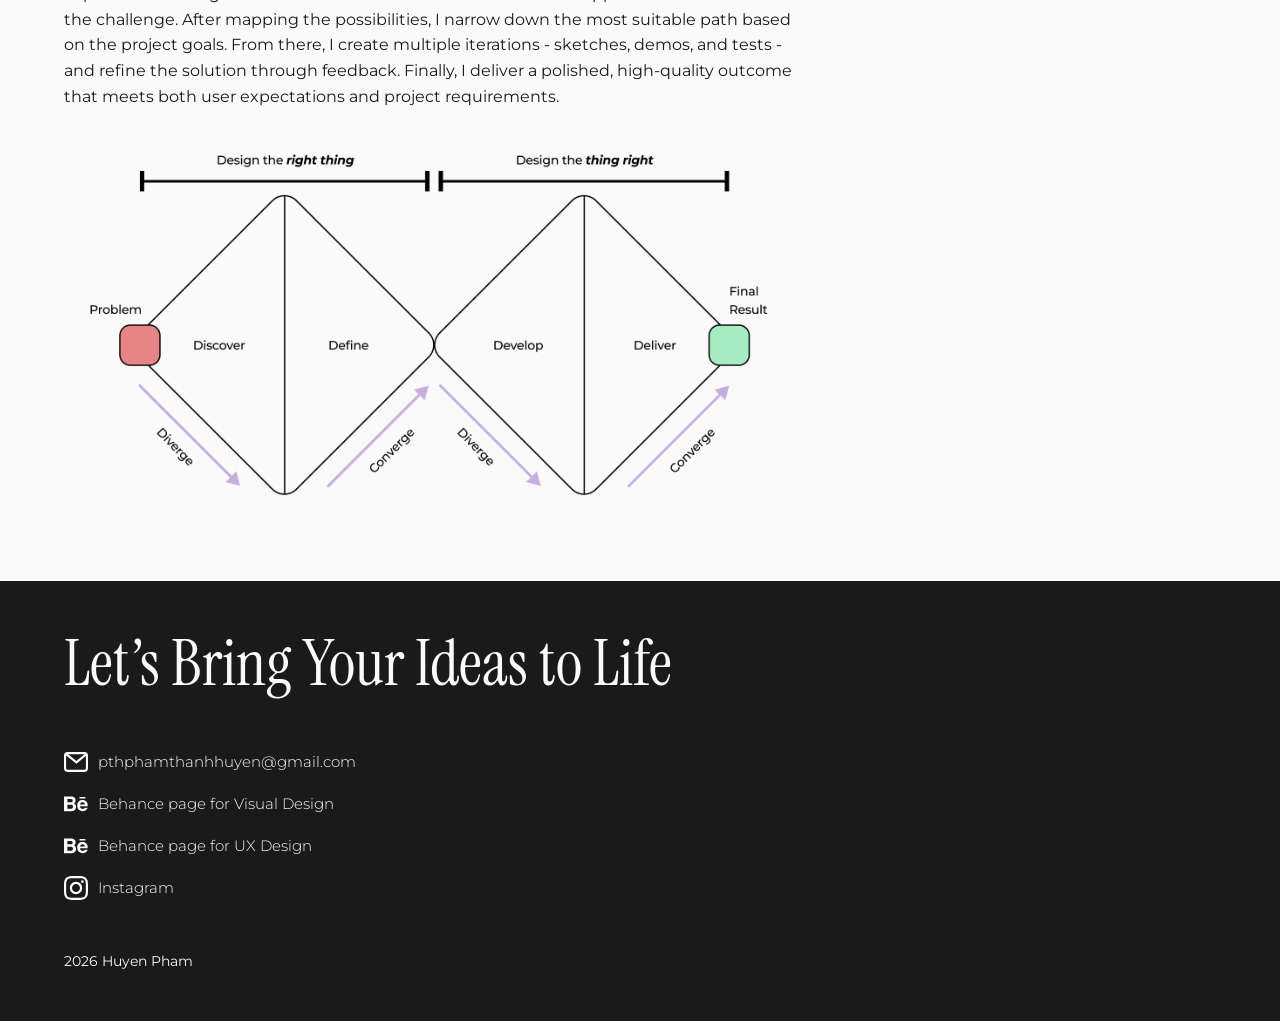
==== commit 1ad6773f: "update about me and fix the download resume in hero image" ====
--- a/pages/about.html
+++ b/pages/about.html
@@ -128,11 +128,20 @@
 
                 <div class="story-section reveal">
                     <h3>My Process</h3>
-                    <p>After learning about user experience, I began applying the Double Diamond framework to my design
-                        process. At each stage,
-                        I dive as deeply into research as possible and explore a wide range of options. This allows me
-                        to narrow down and select
-                        the most suitable solution based on the project goals and requirements.</p>
+                    <p style="font-weight: 600;">Planning: Seeing the Bigger Picture</p>
+                    <p>
+                        I’m not someone who simply goes with the flow - I always begin with a clear plan and strategy to make my work efficient
+                        and effective. I start by looking at the bigger picture to understand the scope and anticipate the workload, then break
+                        it down into smaller tasks and build a timeline to manage my time well. I also make sure to incorporate feedback and
+                        keep my plan flexible so I can adapt to any changes throughout the project.</p>
+                    <p style="font-weight: 600;">Action: Double Diamond Framework</p>
+                    <p>                    
+                        I start with a thorough research phase to understand the problem and users’ needs. Then I explore a wide range of ideas
+                        and directions to see how different approaches could solve the challenge. After mapping the possibilities, I narrow down
+                        the most suitable path based on the project goals. From there, I create multiple iterations - sketches, demos, and tests
+                        - and refine the solution through feedback. Finally, I deliver a polished, high‑quality outcome that meets both user
+                        expectations and project requirements.</p>
+                    <img src="../assets/Double-Diamond.png" alt="=Double Diamond Framework" class="gallery-img reveal">
                 </div>
             </div>
 
--- a/css/style.css
+++ b/css/style.css
@@ -119,7 +119,7 @@
         width: 100%;
         height: auto;
         margin-left: -15px;
-        /* margin-bottom: -20px; */
+        margin-bottom: -20px; 
     }
 
     h3 {
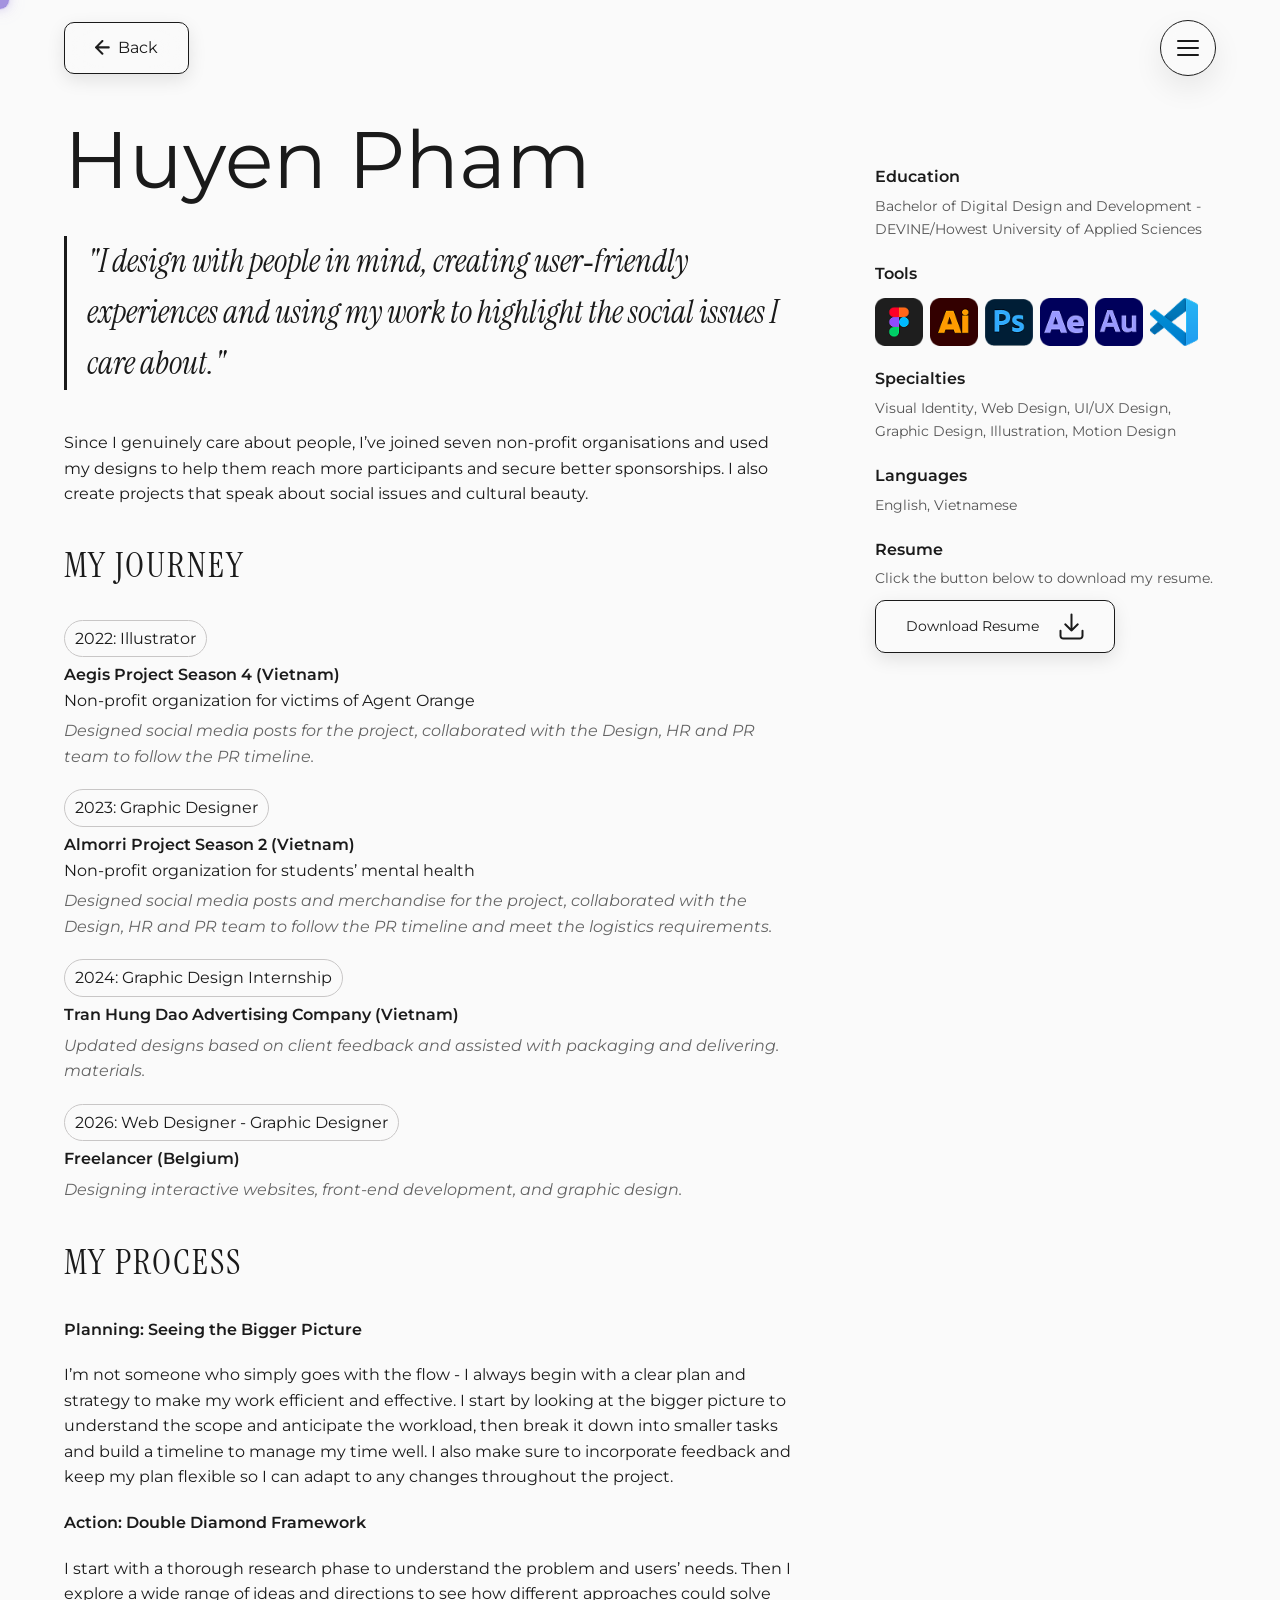
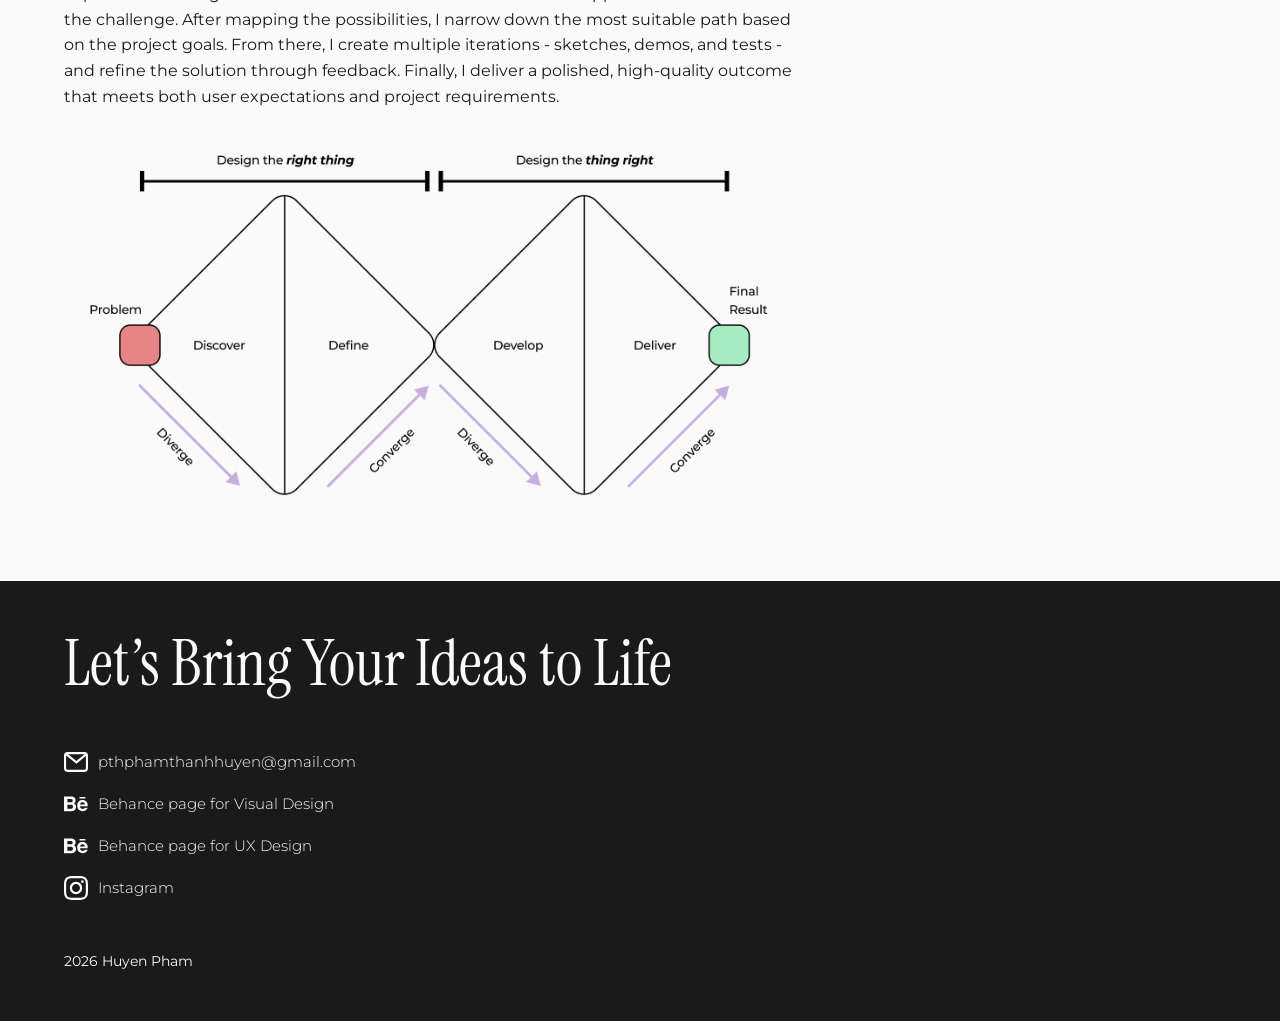
==== commit 6efb0df6: "update resume and about me" ====
--- a/pages/about.html
+++ b/pages/about.html
@@ -12,6 +12,7 @@
     <!-- <link rel="stylesheet" href="./src/css/reset.css"> -->
     <link rel="stylesheet" href="../css/reset.css">
     <link rel="stylesheet" href="../css/style.css">
+    <link rel="icon" type="image/svg+xml" href="../assets/favicon.svg">
     <title>Huyen Pham</title>
 </head>
 
@@ -112,8 +113,7 @@
                             <p class="journey-timeline-year">2024: Graphic Design Internship</p>
                             <p class="journey-timeline-description" style="font-weight: 600;">Tran Hung Dao Advertising Company (Vietnam)</p>
                             <p class="journey-timeline-description" style="font-style: italic; color: #666;">Updated
-                                designs based on client feedback and assisted with printing and packaging, including
-                                printing and delivering
+                                designs based on client feedback and assisted with packaging and delivering.
                                 materials.</p>
                         </div>
                         <div class="journey-timeline">
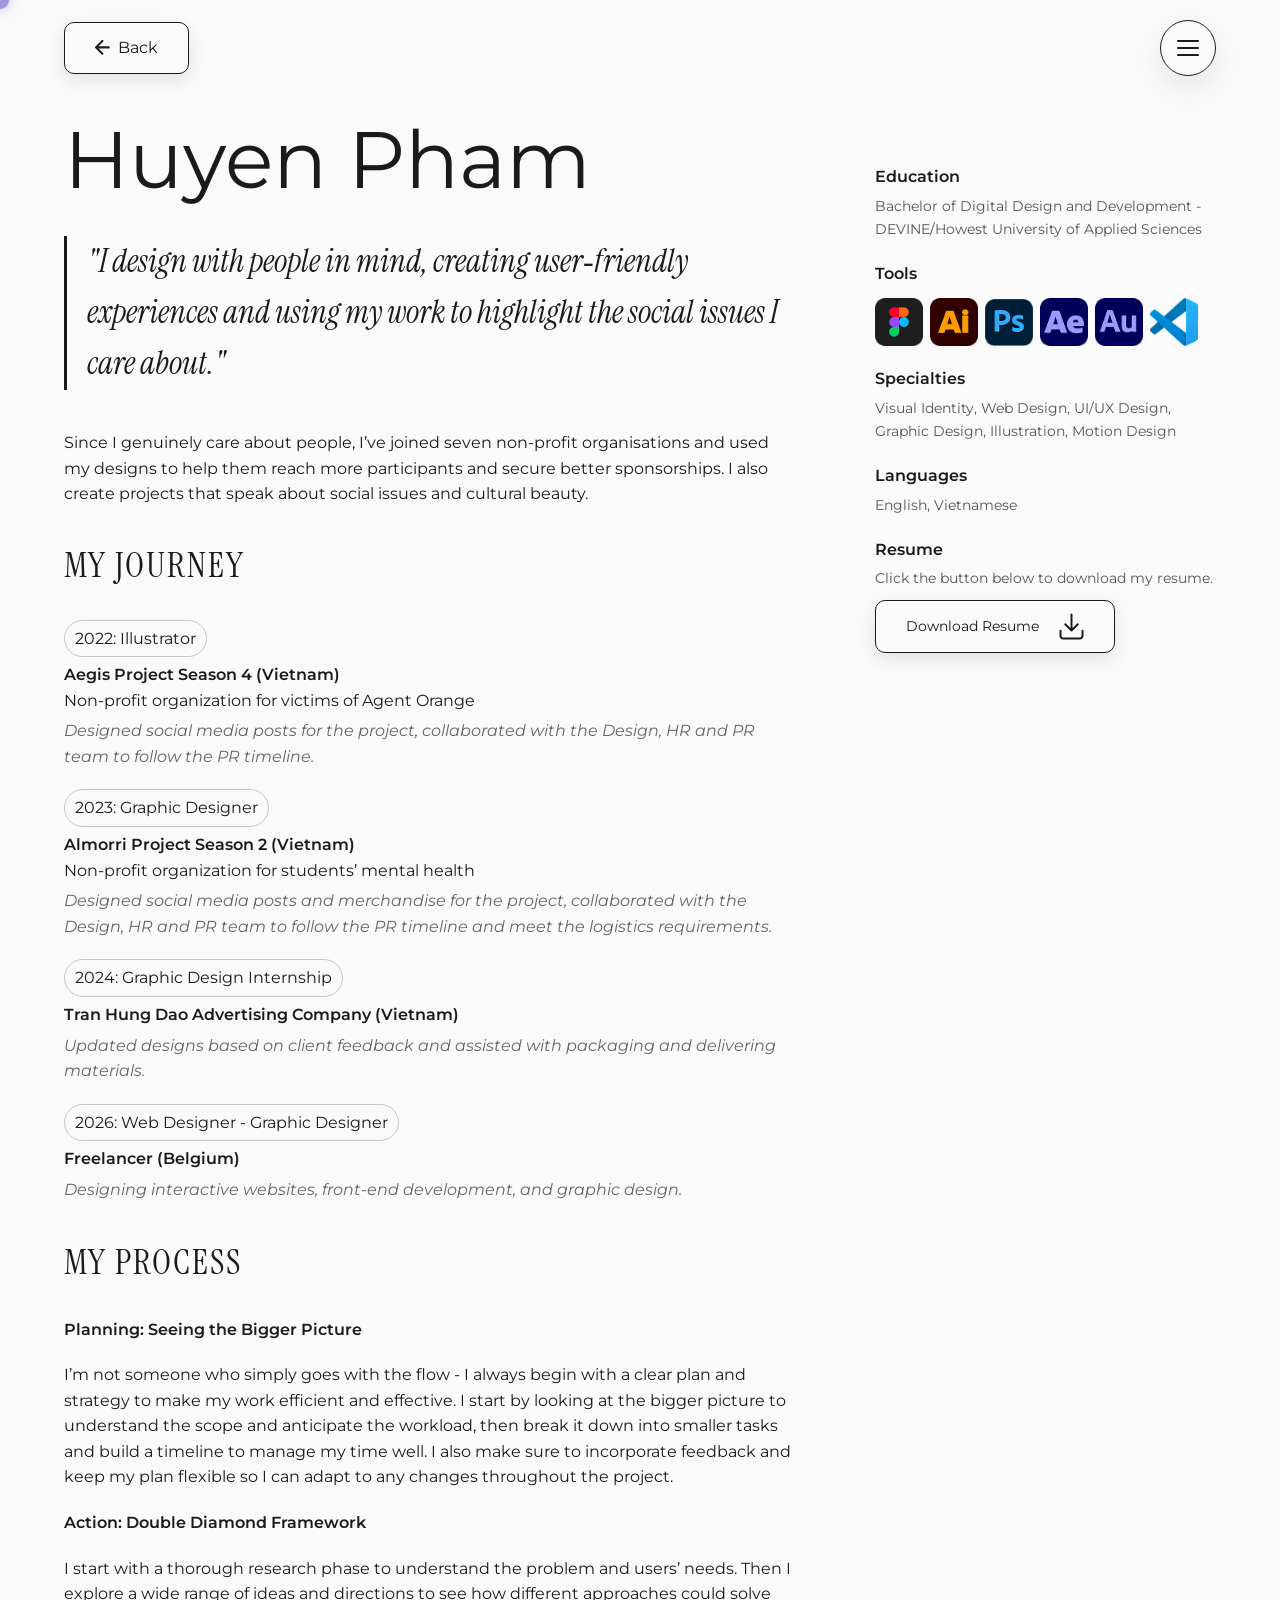
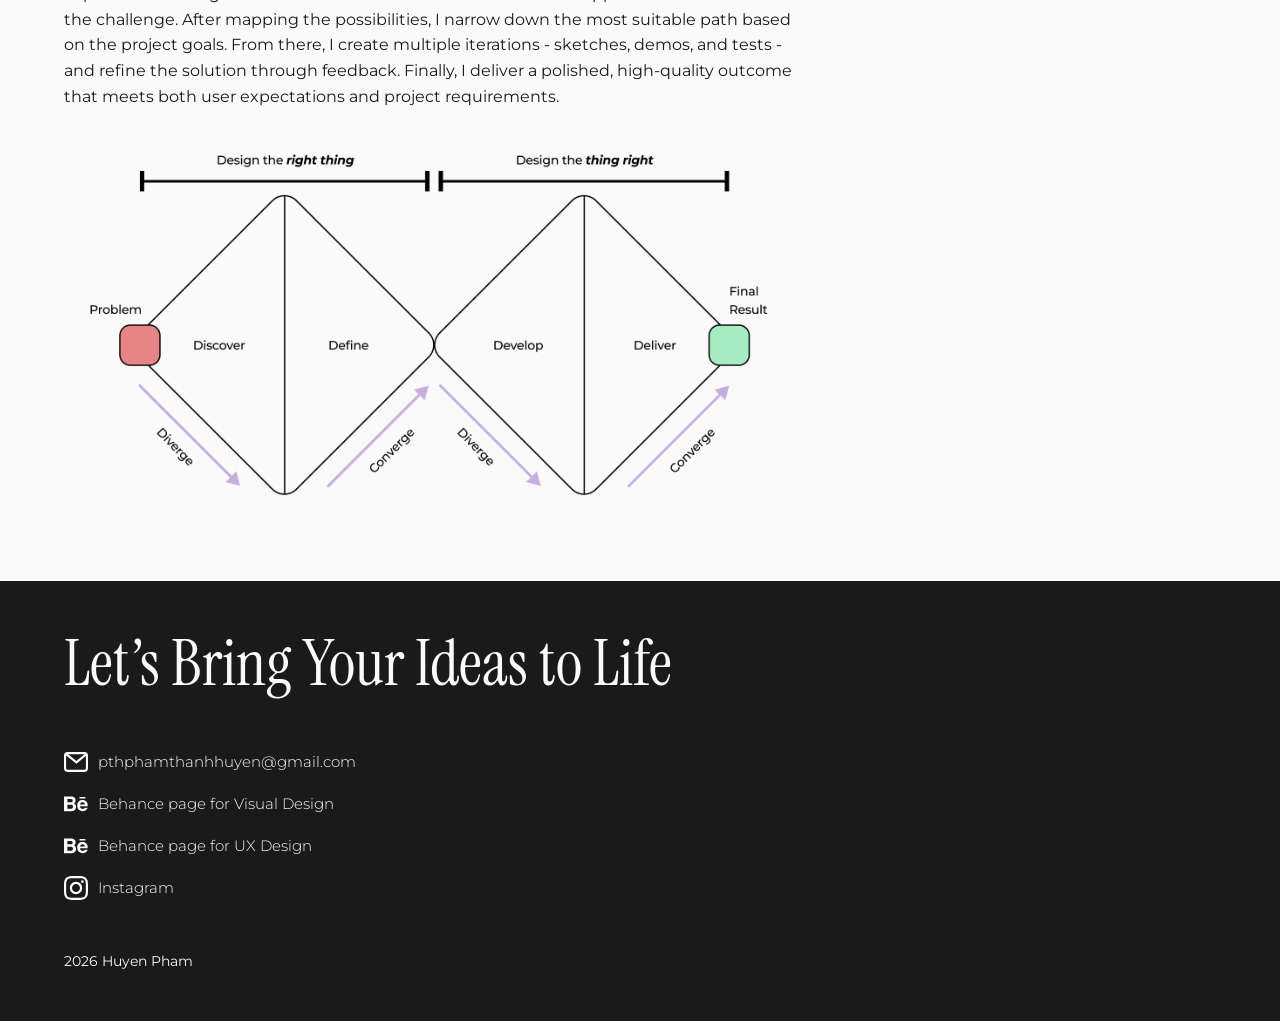
==== commit 8326d848: "fix about me" ====
--- a/pages/about.html
+++ b/pages/about.html
@@ -113,8 +113,7 @@
                             <p class="journey-timeline-year">2024: Graphic Design Internship</p>
                             <p class="journey-timeline-description" style="font-weight: 600;">Tran Hung Dao Advertising Company (Vietnam)</p>
                             <p class="journey-timeline-description" style="font-style: italic; color: #666;">Updated
-                                designs based on client feedback and assisted with packaging and delivering.
-                                materials.</p>
+                                designs based on client feedback and assisted with packaging and delivering materials.</p>
                         </div>
                         <div class="journey-timeline">
                             <p class="journey-timeline-year">2026: Web Designer - Graphic Designer</p>
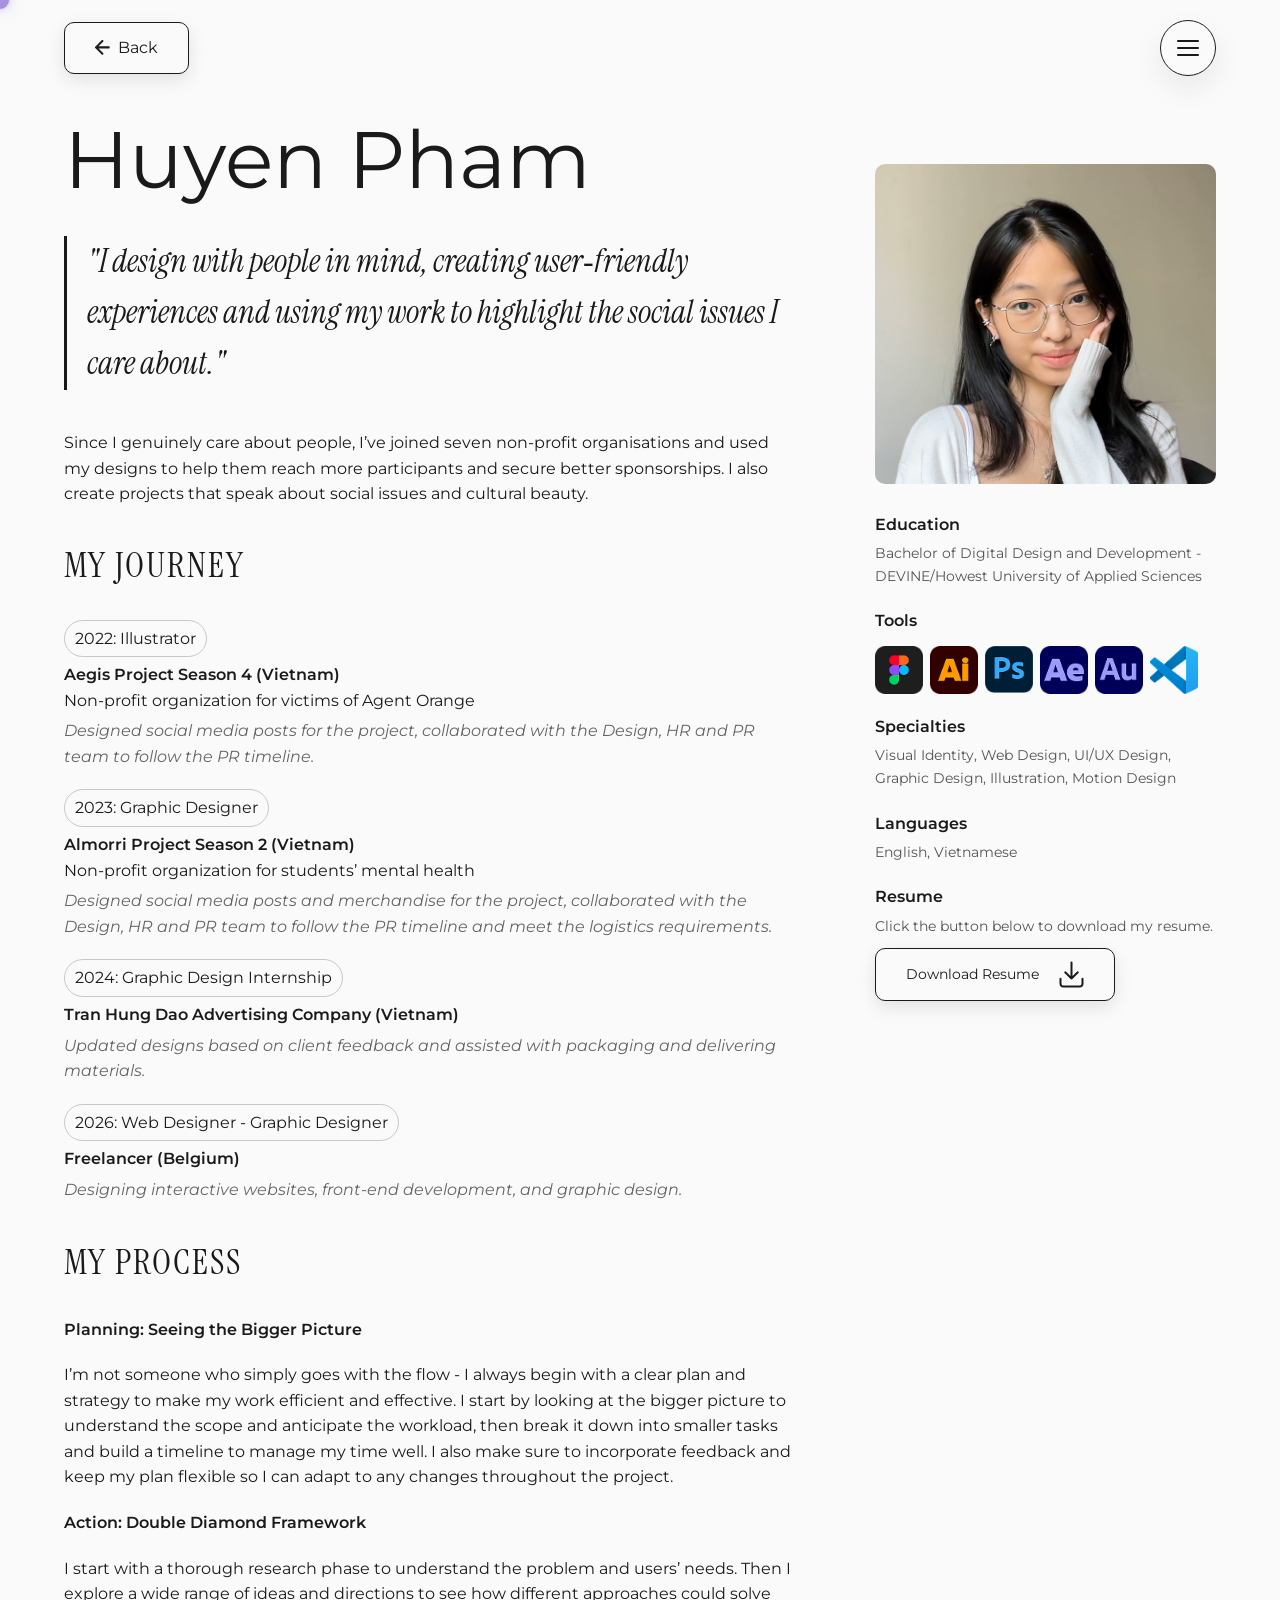
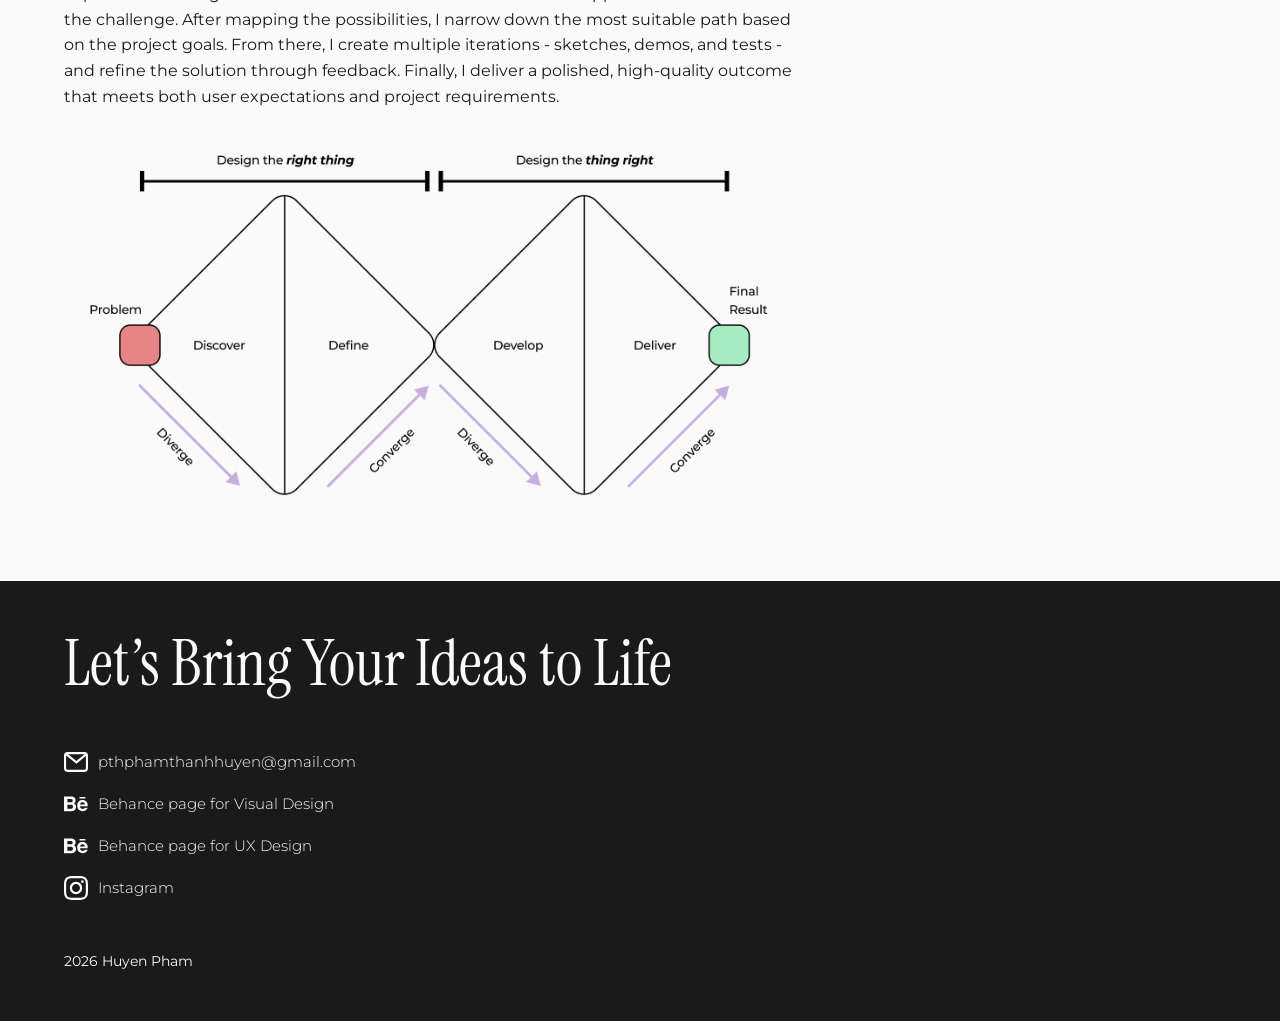
==== commit d952c42f: "update hero image and add my face" ====
--- a/pages/about.html
+++ b/pages/about.html
@@ -150,6 +150,9 @@
 
                     <div class="skills-grid">
                         <div class="skill-item">
+                            <img class="my-face" src="../assets/ma-face.png">
+                        </div>
+                        <div class="skill-item">
                             <h5>Education</h5>
                             <p>Bachelor of Digital Design and Development - DEVINE/Howest University of Applied Sciences
                             </p>
--- a/css/style.css
+++ b/css/style.css
@@ -119,7 +119,7 @@
         width: 100%;
         height: auto;
         margin-left: -15px;
-        margin-bottom: -20px; 
+        margin-bottom: -20px;
     }
 
     h3 {
@@ -490,7 +490,7 @@
 .hero-content {
     display: flex;
     flex-direction: column;
-    align-items:flex-start;
+    align-items: flex-start;
     justify-content: center;
     width: 80%;
     height: 100%;
@@ -667,6 +667,11 @@
     display: none;
 }
 
+.my-face{
+    width: 100%;
+    border-radius: 10px;
+}
+
 @media (min-width: 680px) {
     .check-prjs {
         flex-direction: row;
@@ -706,6 +711,13 @@
     .check-prjs {
         flex-direction: row;
         max-width: none;
+        align-self: flex-end;
+        justify-content: flex-end;
+    }
+
+    .hero-introduction.right {
+        align-self: flex-start;
+        width: 60%;
     }
 
     .about-me-img {
@@ -880,7 +892,7 @@
     }
 }
 
-.section-intro{
+.section-intro {
     margin-top: 20px;
 }
 
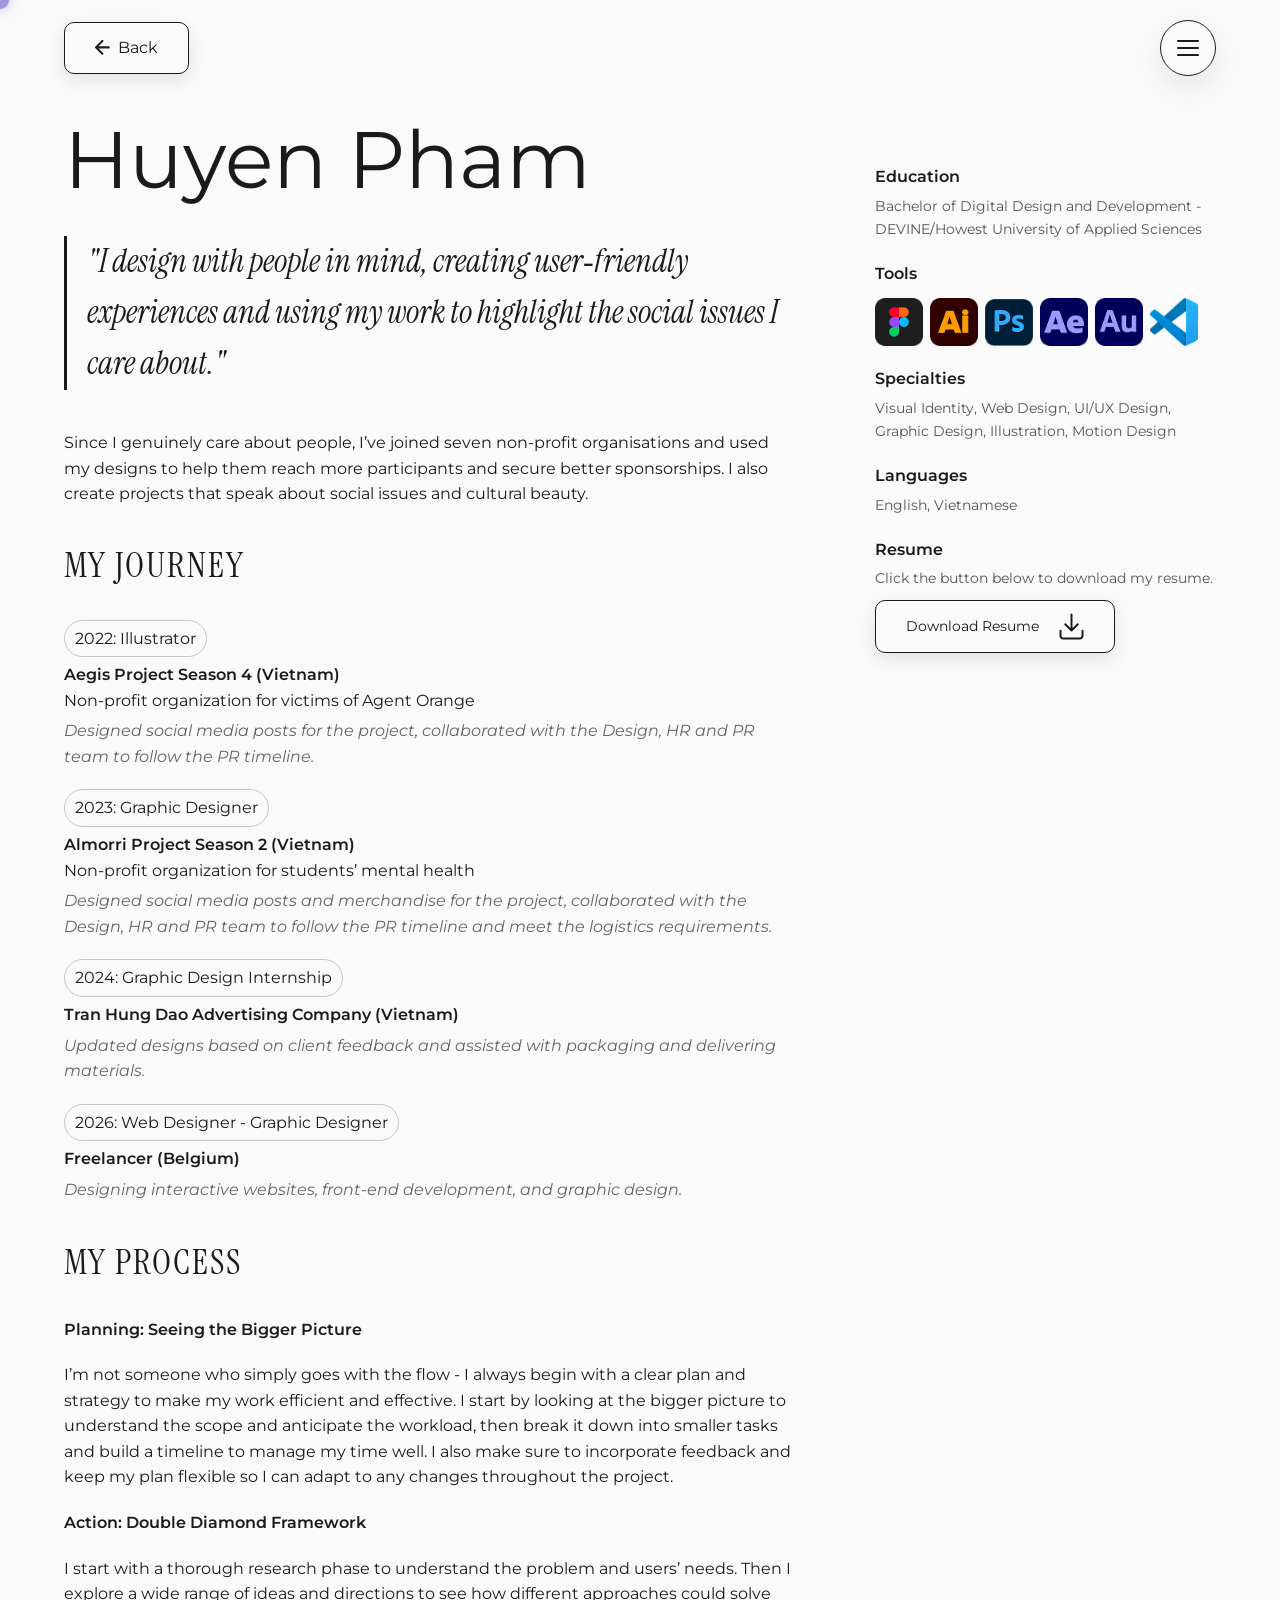
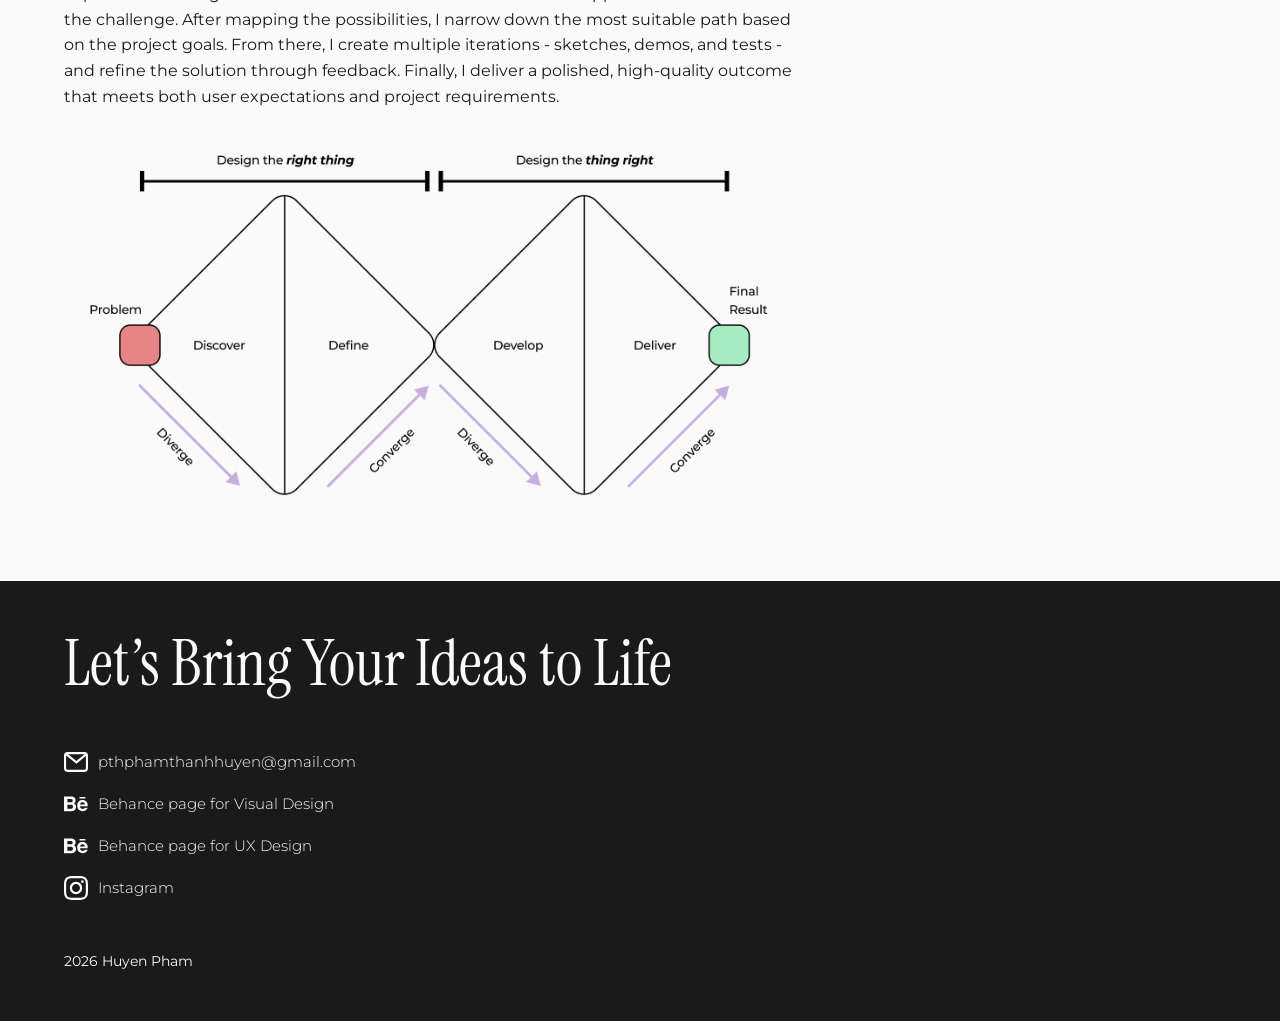
==== commit 10be2370: "delete my face" ====
--- a/pages/about.html
+++ b/pages/about.html
@@ -150,9 +150,6 @@
 
                     <div class="skills-grid">
                         <div class="skill-item">
-                            <img class="my-face" src="../assets/ma-face.png">
-                        </div>
-                        <div class="skill-item">
                             <h5>Education</h5>
                             <p>Bachelor of Digital Design and Development - DEVINE/Howest University of Applied Sciences
                             </p>
--- a/css/style.css
+++ b/css/style.css
@@ -667,11 +667,6 @@
     display: none;
 }
 
-.my-face{
-    width: 100%;
-    border-radius: 10px;
-}
-
 @media (min-width: 680px) {
     .check-prjs {
         flex-direction: row;
